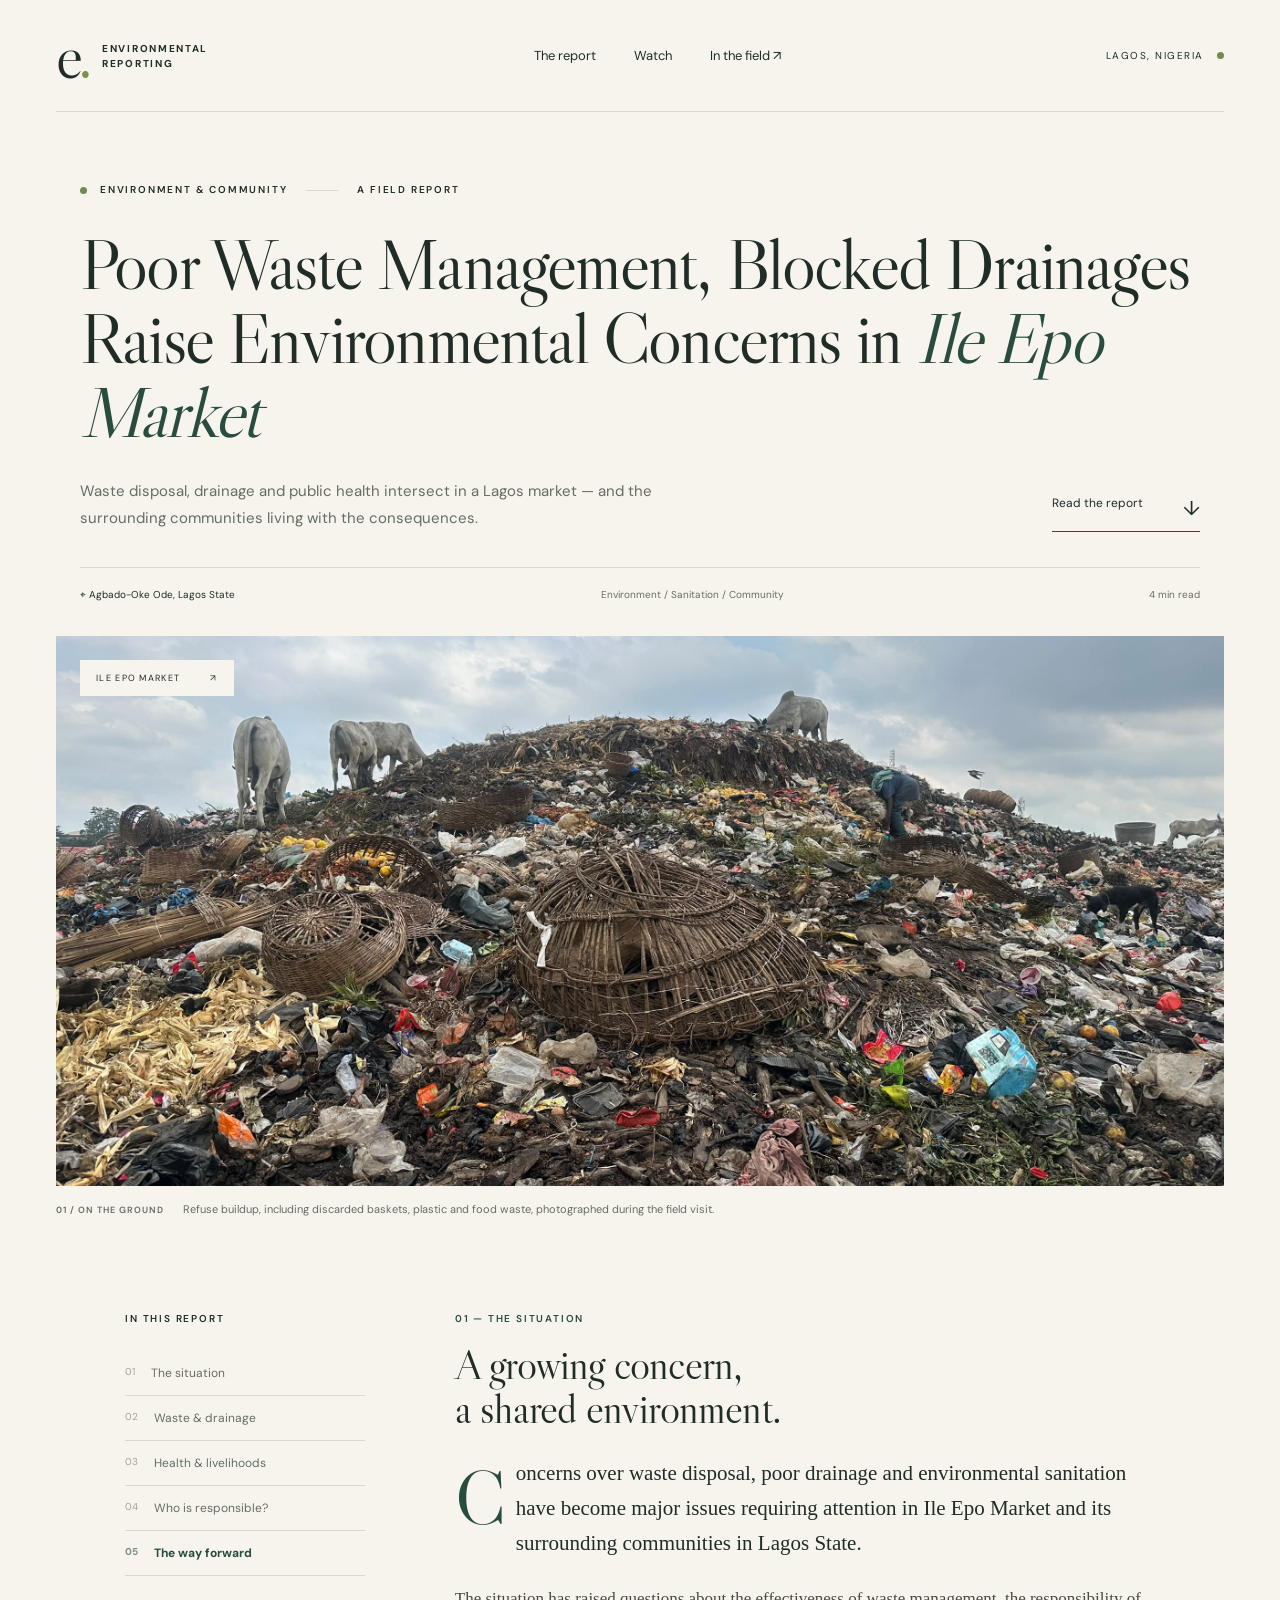
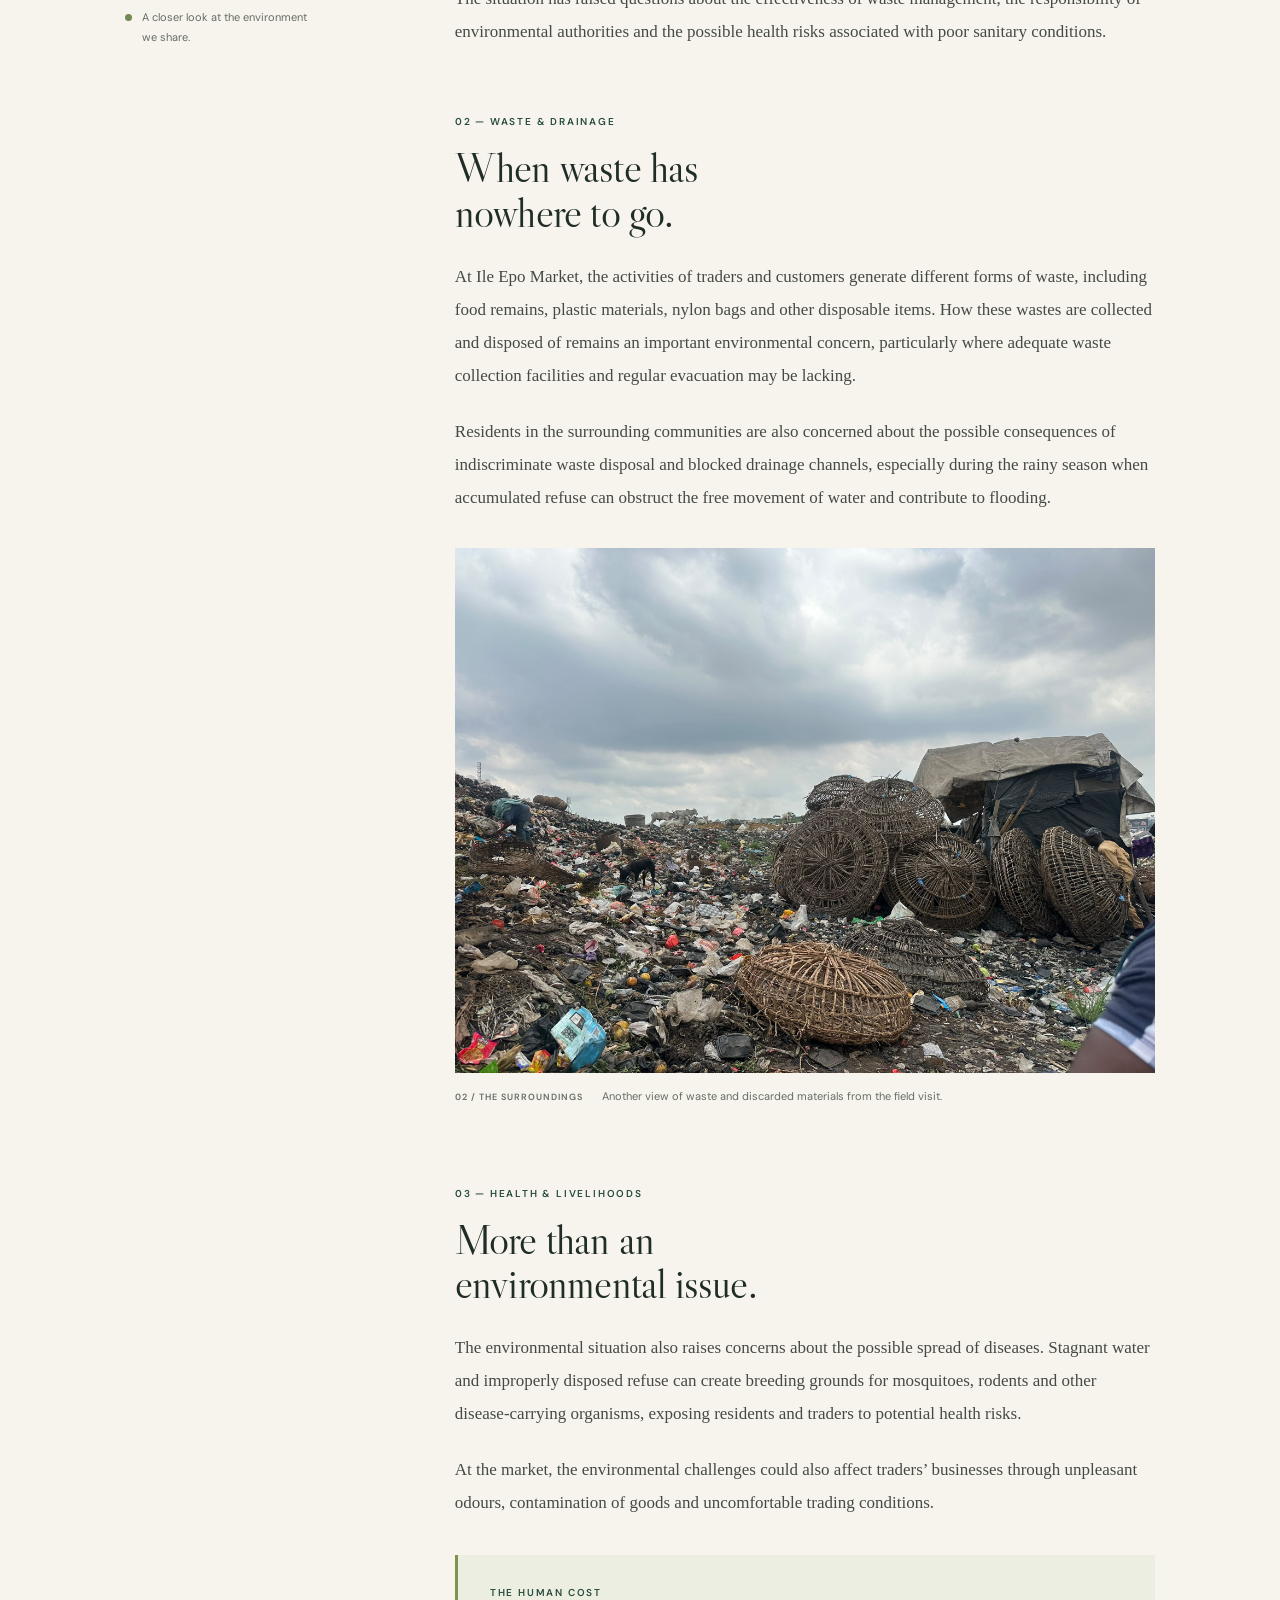
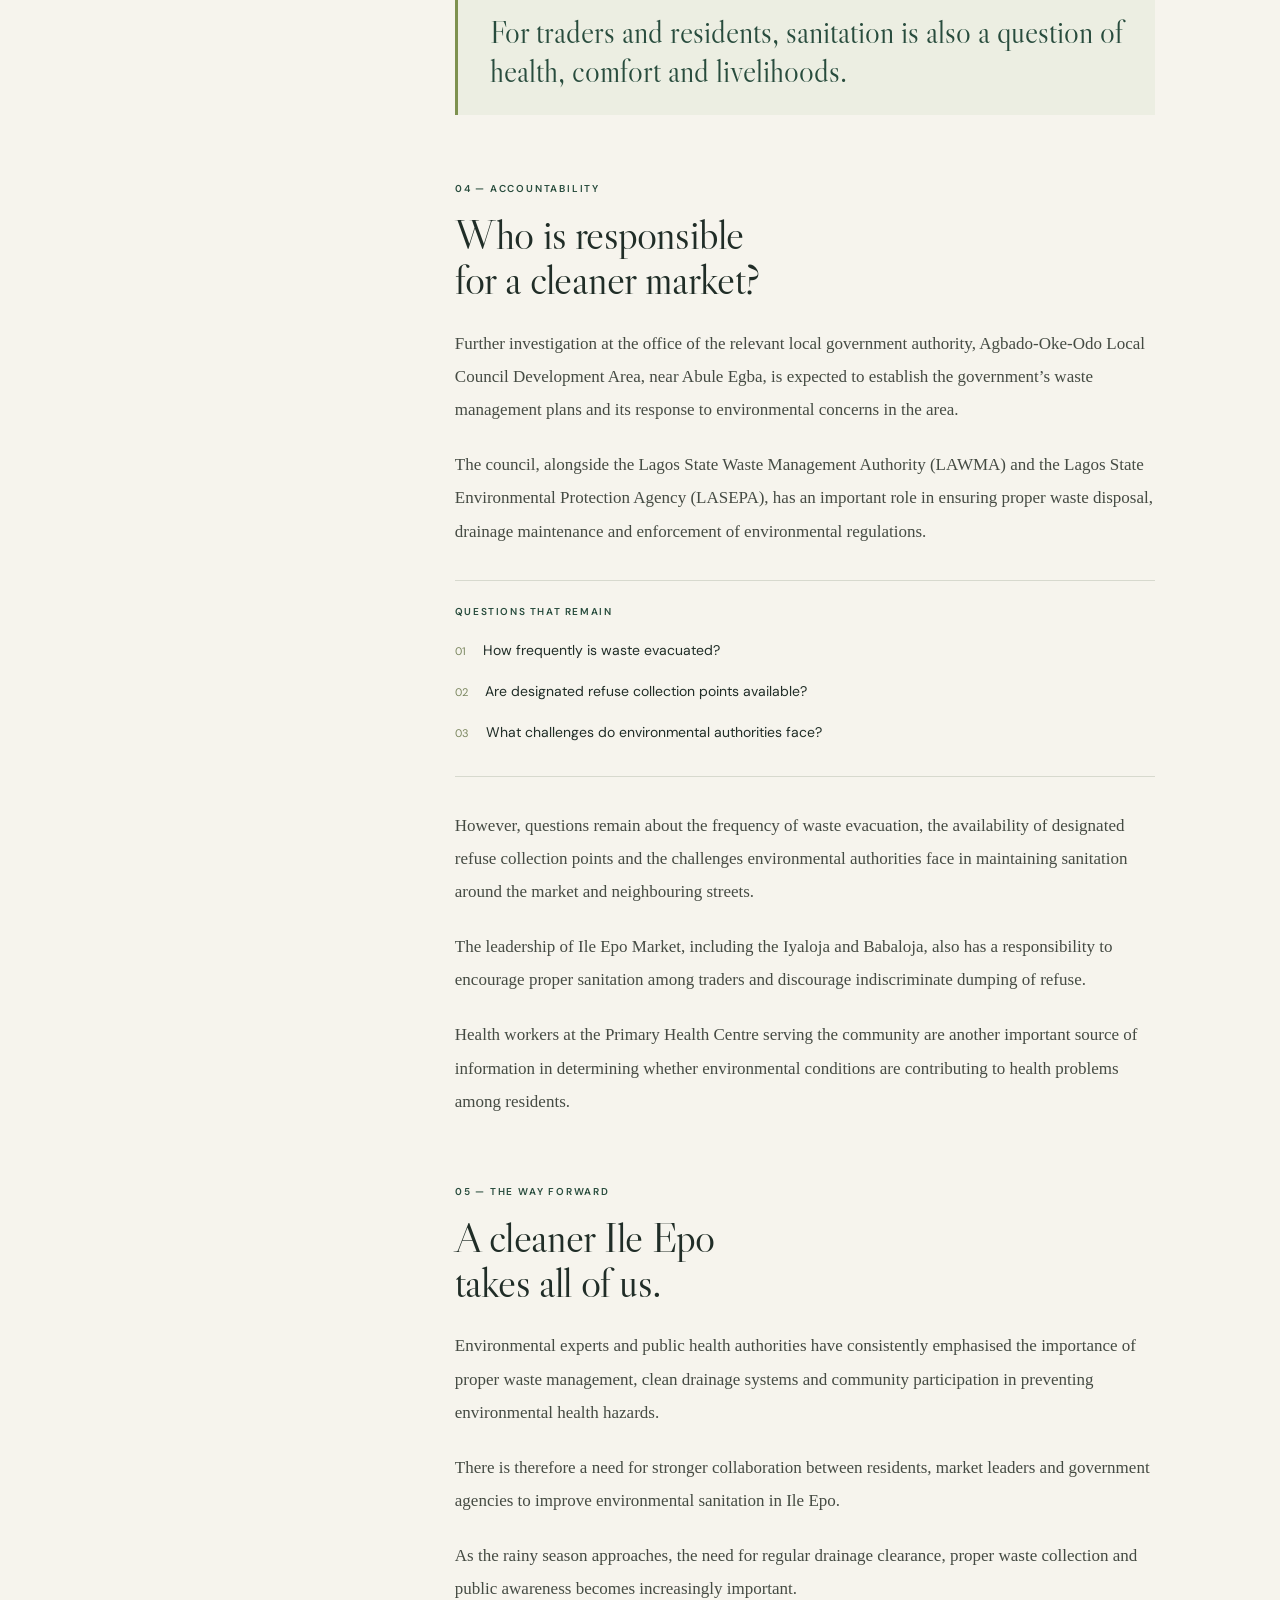
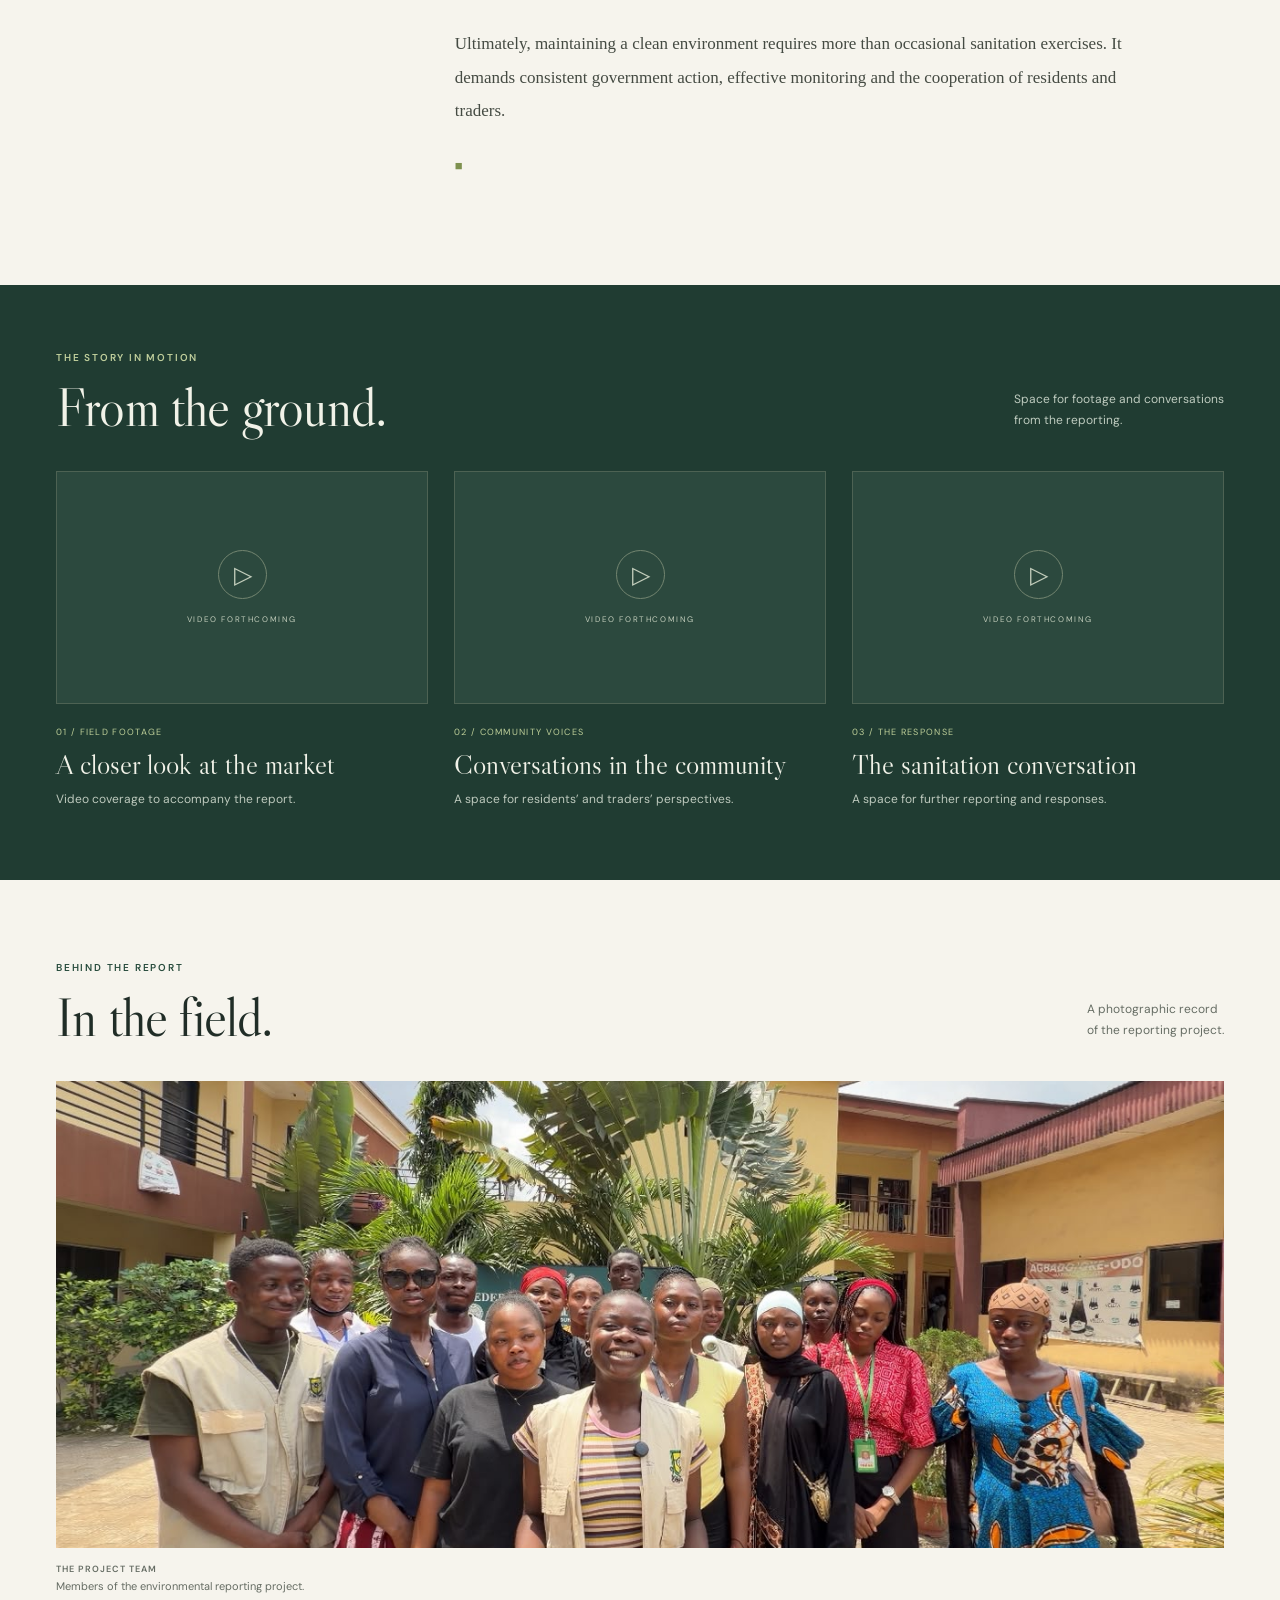
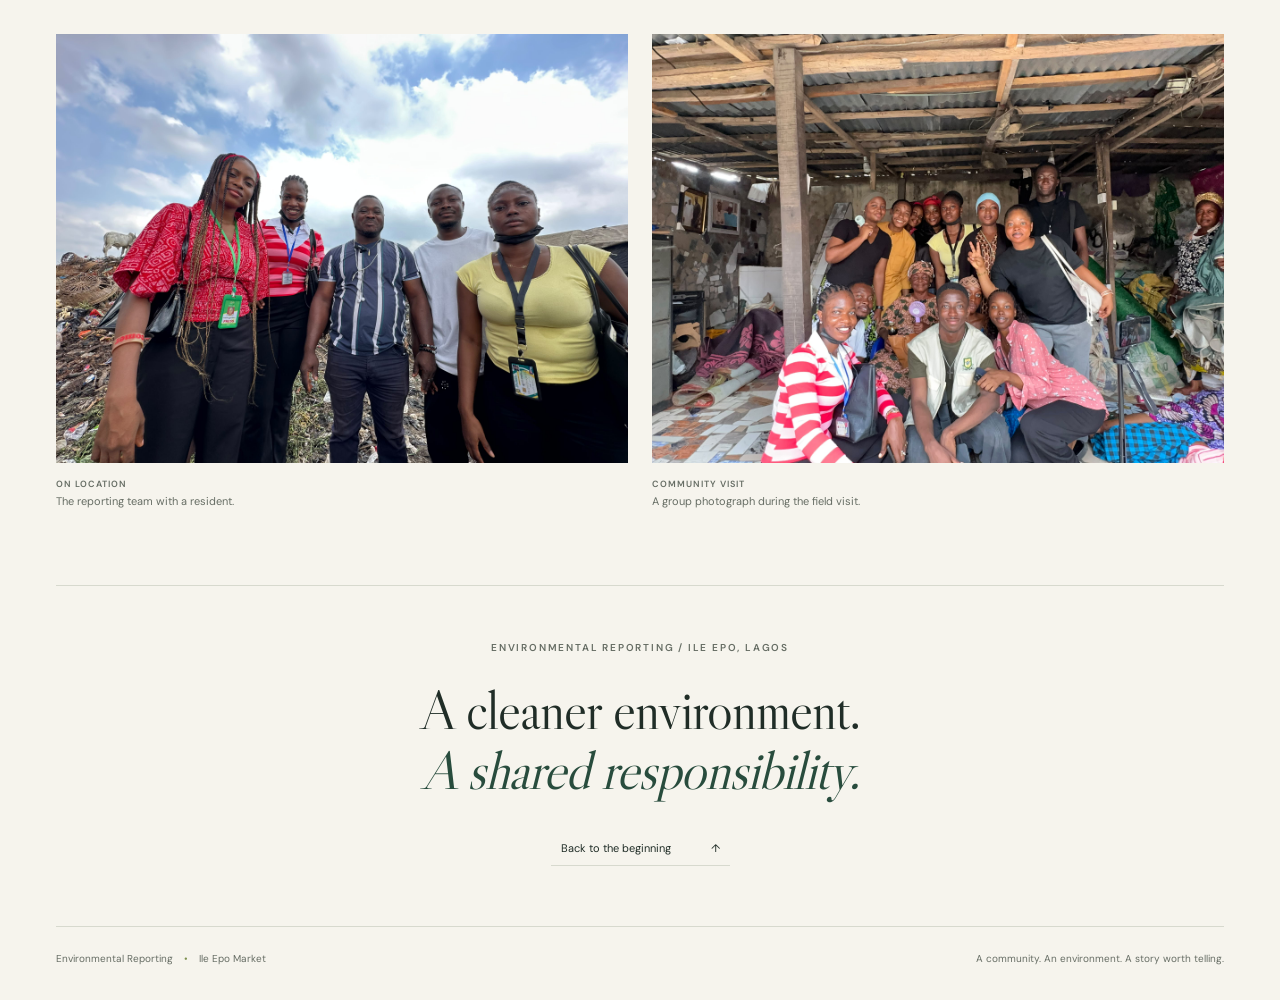
==== index.html @ c208c0ec "Create Ile Epo Market environmental reporting site" ====
<!doctype html>
<html lang="en">
<head>
  <meta charset="utf-8">
  <meta name="viewport" content="width=device-width, initial-scale=1">
  <meta name="theme-color" content="#203c32">
  <meta name="description" content="An environmental report on waste disposal, blocked drainage and the need for sustained sanitation efforts in Ile Epo Market, Lagos State.">
  <title>Poor Waste Management in Ile Epo Market | Environmental Reporting</title>
  <link rel="icon" href="favicon.svg" type="image/svg+xml">
  <link rel="stylesheet" href="styles.css">
  <script src="script.js" defer></script>
</head>
<body>
  <a class="skip-link" href="#story">Skip to the report</a>
  <div class="reading-progress" aria-hidden="true"><span id="progress"></span></div>
  <header class="masthead" id="top">
    <a class="brand" href="#top" aria-label="Environmental Reporting home"><span class="brand-mark" aria-hidden="true">e<span>.</span></span><span>ENVIRONMENTAL<br>REPORTING</span></a>
    <nav aria-label="Main navigation"><a href="#story">The report</a><a href="#watch">Watch</a><a href="#field-notes">In the field <span aria-hidden="true">↗</span></a></nav>
    <span class="edition">LAGOS, NIGERIA <span class="status-dot"></span></span>
  </header>
  <main>
    <section class="hero" aria-labelledby="headline">
      <div class="eyebrow"><span class="status-dot"></span> ENVIRONMENT &amp; COMMUNITY <span class="eyebrow-rule"></span> A FIELD REPORT</div>
      <h1 id="headline">Poor Waste Management, Blocked Drainages Raise Environmental Concerns in <em>Ile Epo Market</em></h1>
      <div class="hero-bottom"><p>Waste disposal, drainage and public health intersect in a Lagos market — and the surrounding communities living with the consequences.</p><a class="read-link" href="#story">Read the report <span aria-hidden="true">↓</span></a></div>
      <div class="story-meta"><span><span aria-hidden="true">⌖</span> Agbado-Oke Ode, Lagos State</span><span>Environment / Sanitation / Community</span><span>4 min read</span></div>
    </section>
    <figure class="lead-image wrap">
      <img src="seyi-project-image-1.jpeg" alt="Cattle standing on a mound of discarded baskets, plastic and organic waste" width="2560" height="1920" fetchpriority="high">
      <div class="image-tag">ILE EPO MARKET <span aria-hidden="true">↗</span></div>
      <figcaption><span>01 / ON THE GROUND</span> Refuse buildup, including discarded baskets, plastic and food waste, photographed during the field visit.</figcaption>
    </figure>
    <div class="report-layout wrap" id="story">
      <aside class="contents"><div class="contents-inner"><p class="eyebrow">IN THIS REPORT</p><nav aria-label="Report sections"><a href="#overview" class="active"><span>01</span> The situation</a><a href="#drainage"><span>02</span> Waste &amp; drainage</a><a href="#health"><span>03</span> Health &amp; livelihoods</a><a href="#accountability"><span>04</span> Who is responsible?</a><a href="#way-forward"><span>05</span> The way forward</a></nav><div class="aside-note"><span class="status-dot"></span> A closer look at the environment we share.</div></div></aside>
      <article class="story-body" aria-label="The full report">
        <section id="overview" class="report-section"><div class="section-label">01 — THE SITUATION</div><h2>A growing concern,<br>a shared environment.</h2><p class="opening">Concerns over waste disposal, poor drainage and environmental sanitation have become major issues requiring attention in Ile Epo Market and its surrounding communities in Lagos State.</p><p>The situation has raised questions about the effectiveness of waste management, the responsibility of environmental authorities and the possible health risks associated with poor sanitary conditions.</p></section>
        <section id="drainage" class="report-section"><div class="section-label">02 — WASTE &amp; DRAINAGE</div><h2>When waste has<br>nowhere to go.</h2><p>At Ile Epo Market, the activities of traders and customers generate different forms of waste, including food remains, plastic materials, nylon bags and other disposable items. How these wastes are collected and disposed of remains an important environmental concern, particularly where adequate waste collection facilities and regular evacuation may be lacking.</p><p>Residents in the surrounding communities are also concerned about the possible consequences of indiscriminate waste disposal and blocked drainage channels, especially during the rainy season when accumulated refuse can obstruct the free movement of water and contribute to flooding.</p><figure class="inline-image"><img src="surrounding-abule-egba.jpeg" alt="Discarded baskets and scattered refuse beside a makeshift shelter, with cattle in the background" width="2560" height="1920" loading="lazy"><figcaption><span>02 / THE SURROUNDINGS</span> Another view of waste and discarded materials from the field visit.</figcaption></figure></section>
        <section id="health" class="report-section"><div class="section-label">03 — HEALTH &amp; LIVELIHOODS</div><h2>More than an<br>environmental issue.</h2><p>The environmental situation also raises concerns about the possible spread of diseases. Stagnant water and improperly disposed refuse can create breeding grounds for mosquitoes, rodents and other disease-carrying organisms, exposing residents and traders to potential health risks.</p><p>At the market, the environmental challenges could also affect traders’ businesses through unpleasant odours, contamination of goods and uncomfortable trading conditions.</p><aside class="editorial-callout"><span class="eyebrow">THE HUMAN COST</span><p>For traders and residents, sanitation is also a question of health, comfort and livelihoods.</p></aside></section>
        <section id="accountability" class="report-section"><div class="section-label">04 — ACCOUNTABILITY</div><h2>Who is responsible<br>for a cleaner market?</h2><p>Further investigation at the office of the relevant local government authority, Agbado-Oke-Odo Local Council Development Area, near Abule Egba, is expected to establish the government’s waste management plans and its response to environmental concerns in the area.</p><p>The council, alongside the Lagos State Waste Management Authority (LAWMA) and the Lagos State Environmental Protection Agency (LASEPA), has an important role in ensuring proper waste disposal, drainage maintenance and enforcement of environmental regulations.</p><div class="questions"><p class="eyebrow">QUESTIONS THAT REMAIN</p><ol><li>How frequently is waste evacuated?</li><li>Are designated refuse collection points available?</li><li>What challenges do environmental authorities face?</li></ol></div><p>However, questions remain about the frequency of waste evacuation, the availability of designated refuse collection points and the challenges environmental authorities face in maintaining sanitation around the market and neighbouring streets.</p><p>The leadership of Ile Epo Market, including the Iyaloja and Babaloja, also has a responsibility to encourage proper sanitation among traders and discourage indiscriminate dumping of refuse.</p><p>Health workers at the Primary Health Centre serving the community are another important source of information in determining whether environmental conditions are contributing to health problems among residents.</p></section>
        <section id="way-forward" class="report-section"><div class="section-label">05 — THE WAY FORWARD</div><h2>A cleaner Ile Epo<br>takes all of us.</h2><p>Environmental experts and public health authorities have consistently emphasised the importance of proper waste management, clean drainage systems and community participation in preventing environmental health hazards.</p><p>There is therefore a need for stronger collaboration between residents, market leaders and government agencies to improve environmental sanitation in Ile Epo.</p><p>As the rainy season approaches, the need for regular drainage clearance, proper waste collection and public awareness becomes increasingly important.</p><p>Ultimately, maintaining a clean environment requires more than occasional sanitation exercises. It demands consistent government action, effective monitoring and the cooperation of residents and traders.</p><div class="end-mark" aria-label="End of report">■</div></section>
      </article>
    </div>
    <section class="watch-section" id="watch" aria-labelledby="watch-title"><div class="wrap"><div class="section-heading"><div><div class="eyebrow">THE STORY IN MOTION</div><h2 id="watch-title">From the ground.</h2></div><p>Space for footage and conversations<br>from the reporting.</p></div><div class="video-grid">
      <article class="video-card" data-video-slot="0"><div class="video-placeholder"><span class="video-symbol" aria-hidden="true">▷</span><span>VIDEO FORTHCOMING</span></div><span class="video-number">01 / FIELD FOOTAGE</span><h3>A closer look at the market</h3><p>Video coverage to accompany the report.</p></article>
      <article class="video-card" data-video-slot="1"><div class="video-placeholder"><span class="video-symbol" aria-hidden="true">▷</span><span>VIDEO FORTHCOMING</span></div><span class="video-number">02 / COMMUNITY VOICES</span><h3>Conversations in the community</h3><p>A space for residents’ and traders’ perspectives.</p></article>
      <article class="video-card" data-video-slot="2"><div class="video-placeholder"><span class="video-symbol" aria-hidden="true">▷</span><span>VIDEO FORTHCOMING</span></div><span class="video-number">03 / THE RESPONSE</span><h3>The sanitation conversation</h3><p>A space for further reporting and responses.</p></article>
    </div><noscript><p>JavaScript is required to load the video players when videos are available.</p></noscript></div></section>
    <section class="field-section wrap" id="field-notes" aria-labelledby="field-title"><div class="section-heading"><div><div class="eyebrow">BEHIND THE REPORT</div><h2 id="field-title">In the field.</h2></div><p>A photographic record<br>of the reporting project.</p></div><div class="photo-grid"><figure class="team-photo"><img src="project-group-mebers.jpeg" alt="Members of the reporting project gathered outside a building" width="1280" height="734" loading="lazy"><figcaption><span>THE PROJECT TEAM</span> Members of the environmental reporting project.</figcaption></figure><figure><img src="photo-ops-with-a-resident.jpeg" alt="Members of the reporting team posing with a resident beside the waste site" width="2560" height="1920" loading="lazy"><figcaption><span>ON LOCATION</span> The reporting team with a resident.</figcaption></figure><figure><img src="photo-ops.jpeg" alt="The project group posing together inside a market shop" width="2560" height="1920" loading="lazy"><figcaption><span>COMMUNITY VISIT</span> A group photograph during the field visit.</figcaption></figure></div></section>
    <section class="closing wrap"><div class="eyebrow">ENVIRONMENTAL REPORTING / ILE EPO, LAGOS</div><p>A cleaner environment.<br><em>A shared responsibility.</em></p><a href="#top">Back to the beginning <span aria-hidden="true">↑</span></a></section>
  </main>
  <footer class="wrap"><span>Environmental Reporting <span class="footer-dot">•</span> Ile Epo Market</span><span>A community. An environment. A story worth telling.</span></footer>
</body>
</html>
---- styles.css ----
@import url('https://fonts.googleapis.com/css2?family=DM+Sans:wght@400;500;600;700&family=Libre+Caslon+Display&display=swap');
:root{--paper:#f6f4ed;--ink:#202d27;--green:#284c3d;--muted:#666d64;--line:#d7d9ce;--accent:#b4c57d;--serif:'Libre Caslon Display',Georgia,serif;--sans:'DM Sans',Arial,sans-serif}*{box-sizing:border-box}html{scroll-behavior:smooth;scroll-padding-top:36px}body{margin:0;background:var(--paper);color:var(--ink);font-family:var(--sans);-webkit-font-smoothing:antialiased}a{color:inherit;text-decoration:none}a:focus-visible{outline:2px solid var(--green);outline-offset:5px}::selection{background:#d5e1b6}img{display:block;width:100%;height:auto}figure{margin:0}.wrap{max-width:1320px;margin-inline:auto;width:calc(100% - 112px)}.skip-link{position:fixed;top:-100px;left:20px;padding:12px;background:var(--paper);z-index:10}.skip-link:focus{top:12px}.reading-progress{height:3px;position:fixed;inset:0 0 auto;z-index:20}.reading-progress span{display:block;height:100%;width:0;background:var(--green)}.masthead{height:112px;margin:0 56px;border-bottom:1px solid var(--line);display:flex;align-items:center;justify-content:space-between;gap:24px}.brand{display:flex;gap:14px;align-items:center;font-size:10px;font-weight:700;letter-spacing:1.7px;line-height:1.5}.brand-mark{font:64px/.8 var(--serif);letter-spacing:-5px}.brand-mark span{color:#7e914f}.masthead nav{display:flex;gap:38px;font-size:13px}.masthead nav a:hover,.read-link:hover{color:#6b7c43}.edition{font-size:10px;letter-spacing:1.5px;display:flex;align-items:center;gap:13px}.status-dot{display:inline-block;width:7px;height:7px;flex-shrink:0;border-radius:50%;background:#738953}.hero{max-width:1120px;width:calc(100% - 112px);margin:70px auto 0}.eyebrow,.section-label{font-size:10px;font-weight:600;letter-spacing:1.8px;line-height:1.6}.hero>.eyebrow{display:flex;align-items:center;gap:13px}.eyebrow-rule{width:32px;height:1px;background:var(--line);margin-inline:6px}h1{font-family:var(--serif);font-size:clamp(46px,5.55vw,79px);line-height:1.04;letter-spacing:-1.8px;font-weight:400;margin:30px 0 28px;max-width:1110px}h1 em{color:var(--green);font-weight:400}.hero-bottom{display:flex;align-items:flex-end;justify-content:space-between;gap:35px;margin-bottom:35px}.hero-bottom p{color:var(--muted);font-size:15px;line-height:1.8;max-width:610px;margin:0}.read-link{font-size:12px;white-space:nowrap;border-bottom:1px solid var(--green);padding:10px 0;display:flex;gap:40px}.read-link span{font-size:20px}.story-meta{border-top:1px solid var(--line);padding:20px 0;display:flex;align-items:center;justify-content:space-between;font-size:10px;color:var(--muted);gap:15px}.story-meta span:first-child{color:var(--ink)}.lead-image{position:relative;margin-top:15px}.lead-image>img{height:clamp(330px,43vw,610px);object-fit:cover;object-position:center 61%}.image-tag{position:absolute;top:24px;left:24px;background:var(--paper);padding:12px 16px;font-size:9px;letter-spacing:1.3px;display:flex;gap:30px}figcaption{font-size:11px;line-height:1.7;color:var(--muted);padding:14px 0}figcaption>span{font-size:9px;font-weight:600;letter-spacing:1px;margin-right:16px}.report-layout{display:grid;grid-template-columns:240px minmax(0,700px);gap:clamp(40px,7vw,112px);padding-top:78px;padding-bottom:45px;justify-content:center;align-items:start}.contents{height:100%;font-size:12px}.contents-inner{position:sticky;top:40px}.contents .eyebrow{margin:0 0 24px}.contents nav{display:flex;flex-direction:column;gap:0}.contents nav a{display:flex;gap:16px;color:var(--muted);padding:14px 0;border-bottom:1px solid var(--line);transition:color .2s}.contents nav a span{font-size:10px;opacity:.6}.contents nav a.active{color:var(--green);font-weight:700}.aside-note{font-size:11px;line-height:1.8;color:var(--muted);display:flex;align-items:flex-start;gap:10px;margin-top:32px;max-width:190px}.aside-note .status-dot{margin-top:6px}.report-section{margin-bottom:66px;scroll-margin-top:35px}.section-label{color:var(--green);margin-bottom:15px}h2{font:400 clamp(36px,3.3vw,48px)/1.06 var(--serif);letter-spacing:-.8px;margin:0 0 25px}.story-body p{font:17px/1.95 Georgia,serif;color:#454b43;margin:0 0 22px}.story-body .opening{font-size:21px;line-height:1.65;color:var(--ink)}.opening:first-letter{float:left;font:76px/.85 var(--serif);margin:9px 10px 0 0;color:var(--green)}.inline-image{margin:34px 0 8px}.inline-image img{aspect-ratio:4/3;object-fit:cover}.editorial-callout{border-left:3px solid #7e914f;padding:25px 32px;background:#eceee2;margin:36px 0}.editorial-callout .eyebrow{color:var(--green)}.editorial-callout p{font:31px/1.25 var(--serif);color:var(--green);margin:12px 0 0}.questions{border-block:1px solid var(--line);margin:32px 0;padding:23px 0}.questions p.eyebrow{font:600 10px/1.6 var(--sans);letter-spacing:1.6px;margin-bottom:10px;color:var(--green)}.questions ol{list-style:none;counter-reset:questions;padding:0;margin:0}.questions li{counter-increment:questions;display:flex;gap:17px;padding:10px 0;font-size:14px;line-height:1.5}.questions li:before{content:'0' counter(questions);color:#7a865f;font-size:11px;padding-top:3px}.end-mark{color:#7e914f;font-size:13px;margin-top:30px}.watch-section{background:#203c32;color:#f1f2e8;padding:65px 0 70px;scroll-margin-top:0}.section-heading{display:flex;justify-content:space-between;align-items:flex-end;gap:24px;margin-bottom:35px}.section-heading h2{margin:13px 0 0;font-size:54px}.section-heading>p{font-size:12px;line-height:1.8;margin:0 0 4px;color:var(--muted)}.watch-section .section-heading>p{color:#becbbf}.watch-section .eyebrow{color:#c0cf9c}.video-grid{display:grid;grid-template-columns:repeat(3,minmax(0,1fr));gap:26px}.video-placeholder{aspect-ratio:16/10;background:#2c493e;border:1px solid #4d6253;display:flex;flex-direction:column;align-items:center;justify-content:center;gap:15px;color:#c2cdbb;font-size:8px;letter-spacing:1.6px}.video-symbol{border:1px solid #738570;border-radius:50%;width:49px;height:49px;display:grid;place-items:center;font-size:24px;padding-left:3px}.video-number{font-size:9px;letter-spacing:1.3px;color:#bdce98;display:block;margin-top:22px}.video-card h3{font:28px/1.1 var(--serif);margin:11px 0}.video-card p{color:#bdc9bd;font-size:12px;line-height:1.6;margin:0}.video-frame{width:100%;aspect-ratio:16/10;display:block;border:0}.field-section{padding-top:80px;padding-bottom:60px}.field-section .eyebrow{color:var(--green)}.photo-grid{display:grid;grid-template-columns:1fr 1fr;gap:24px}.team-photo{grid-column:1/-1}.photo-grid img{aspect-ratio:4/3;object-fit:cover}.photo-grid .team-photo img{aspect-ratio:2.5/1;object-position:center 52%}.photo-grid figcaption>span{display:block}.closing{border-top:1px solid var(--line);padding:54px 0 60px;text-align:center}.closing .eyebrow{color:var(--muted)}.closing>p{font:54px/1.12 var(--serif);letter-spacing:-1px;margin:24px 0 30px}.closing em{color:var(--green)}.closing>a{font-size:11px;border-bottom:1px solid var(--line);padding:10px;display:inline-flex;gap:40px}footer{border-top:1px solid var(--line);padding-block:25px 35px;display:flex;justify-content:space-between;gap:20px;font-size:10px;color:var(--muted)}.footer-dot{padding-inline:8px;color:#7e914f}
@media(min-width:1550px){.masthead{max-width:1320px;margin-inline:auto}}
@media(max-width:900px){.wrap,.hero{width:calc(100% - 56px)}.masthead{margin-inline:28px}.edition{display:none}.hero{margin-top:48px}.report-layout{grid-template-columns:170px minmax(0,1fr);gap:38px}.story-meta span:nth-child(2){display:none}.video-grid{gap:18px}.video-card h3{font-size:24px}.hero-bottom p{max-width:480px}.contents nav a{gap:10px;font-size:11px}}
@media(max-width:640px){.wrap,.hero{width:calc(100% - 40px)}.masthead{height:88px;margin-inline:20px;gap:12px}.brand{font-size:8px;letter-spacing:1px;gap:9px}.brand-mark{font-size:50px}.masthead nav{gap:18px;font-size:11px}.masthead nav a:last-child{display:none}.hero{margin-top:35px}.hero>.eyebrow{font-size:8px;gap:9px;letter-spacing:1px}.eyebrow-rule{width:16px;margin:0}h1{font-size:46px;letter-spacing:-1.2px;line-height:1.04;margin-top:24px}.hero-bottom{display:block;margin-bottom:25px}.hero-bottom p{font-size:14px;line-height:1.7}.read-link{display:inline-flex;margin-top:13px;gap:30px}.story-meta{font-size:9px;padding:17px 0}.lead-image{margin-top:6px}.lead-image>img{height:370px;object-position:45% center}.image-tag{top:14px;left:14px;font-size:8px;padding:10px;gap:18px}figcaption{font-size:10px}figcaption>span{display:block;margin-bottom:3px}.report-layout{display:block;padding-top:30px}.contents{height:auto;margin-bottom:40px}.contents-inner{position:static}.contents .eyebrow{margin-bottom:12px}.contents nav{flex-direction:row;overflow-x:auto;gap:20px;padding-bottom:8px}.contents nav a{white-space:nowrap;padding:10px 0}.aside-note{display:none}.report-section{margin-bottom:48px}h2{font-size:39px}.story-body p{font-size:16px;line-height:1.9}.story-body .opening{font-size:20px}.editorial-callout{padding:22px}.editorial-callout p{font-size:29px}.section-heading{display:block;margin-bottom:26px}.section-heading h2{font-size:46px}.section-heading>p{margin-top:16px}.section-heading>p br{display:none}.watch-section{padding:44px 0}.video-grid{grid-template-columns:1fr;gap:35px}.video-placeholder,.video-frame{aspect-ratio:16/9}.video-card h3{font-size:29px}.video-number{margin-top:17px}.field-section{padding-top:48px;padding-bottom:35px}.photo-grid{grid-template-columns:1fr;gap:20px}.team-photo{grid-column:auto}.photo-grid .team-photo img{aspect-ratio:1280/734}.closing{padding-block:40px}.closing>p{font-size:39px}footer{flex-direction:column;gap:10px;line-height:1.6}}
@media(prefers-reduced-motion:reduce){html{scroll-behavior:auto}*{transition:none!important}}
@media print{.reading-progress,.masthead nav,.contents,.read-link,.watch-section,.closing>a{display:none}.wrap,.hero{width:100%}.report-layout{display:block}.story-body{max-width:700px;margin:auto}body{background:white}.lead-image>img{height:320px}.report-section{break-inside:avoid}.masthead{margin:0}.photo-grid img{max-height:300px}}
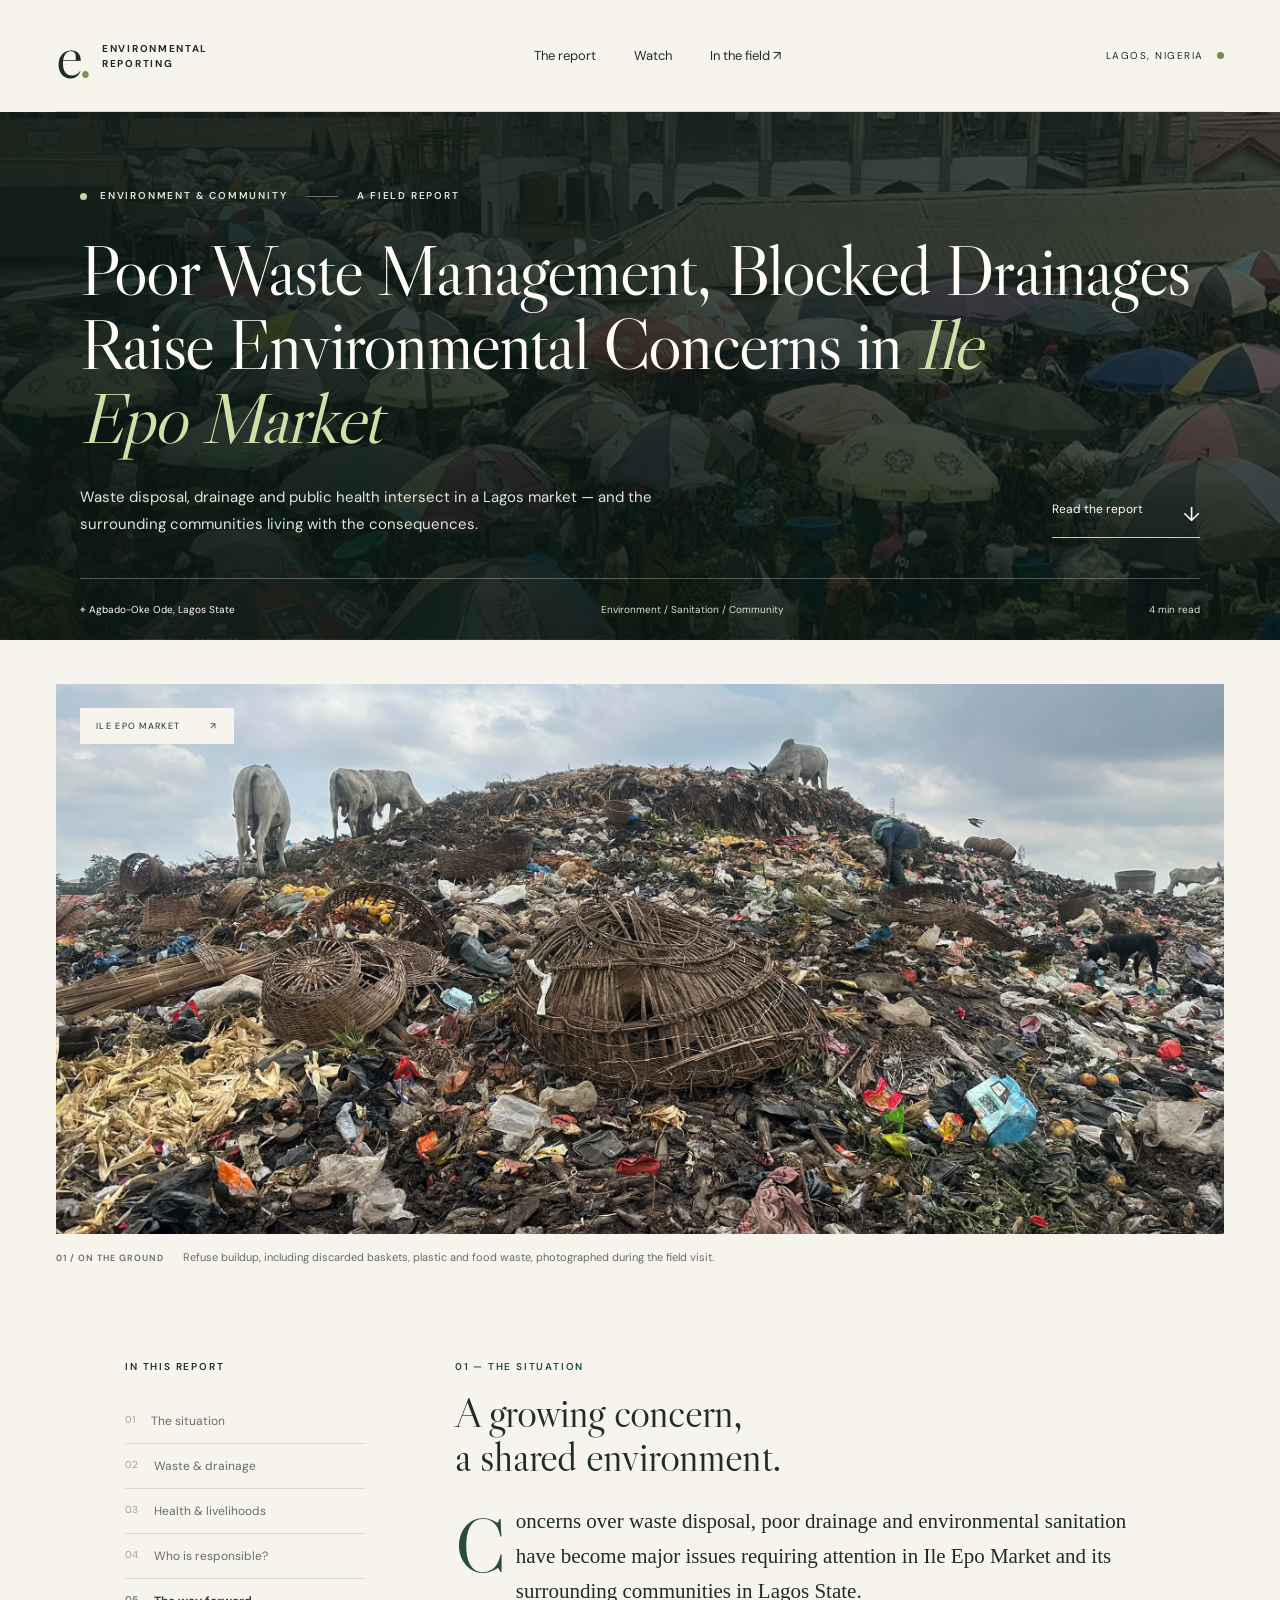
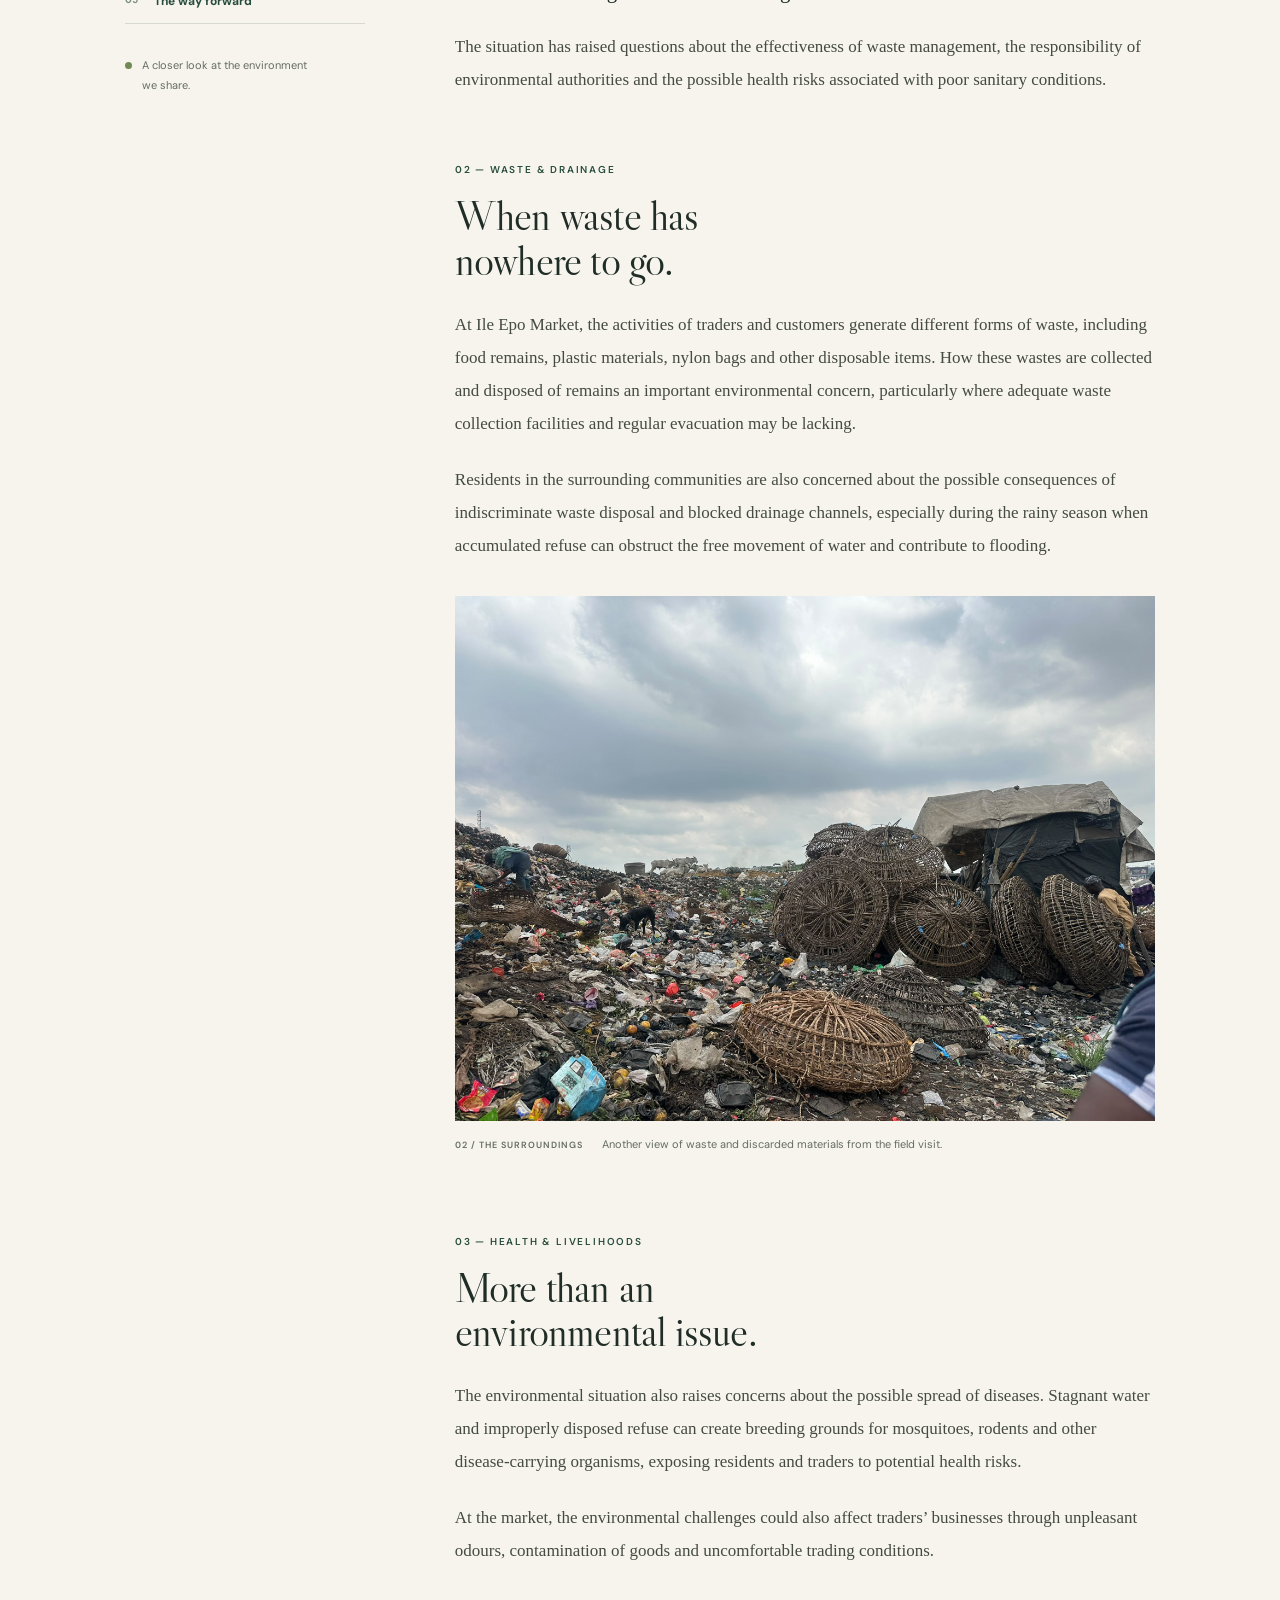
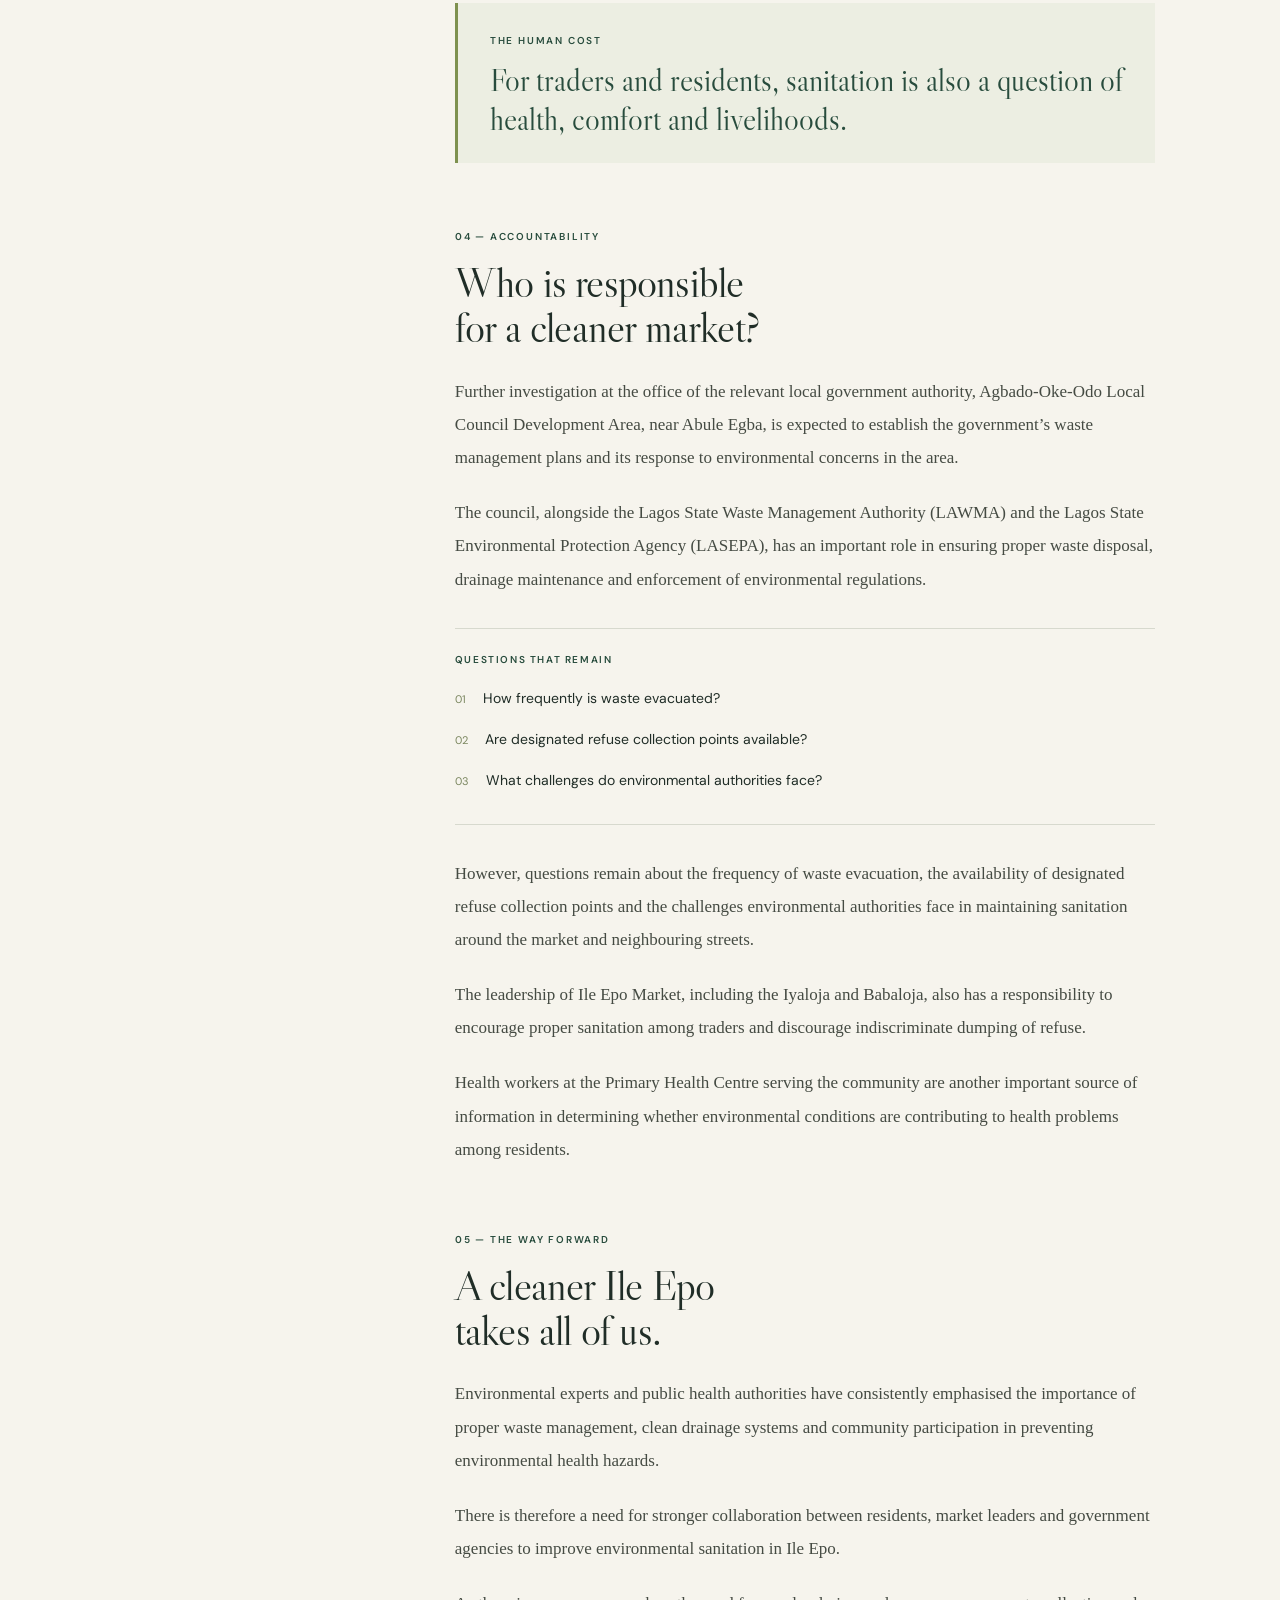
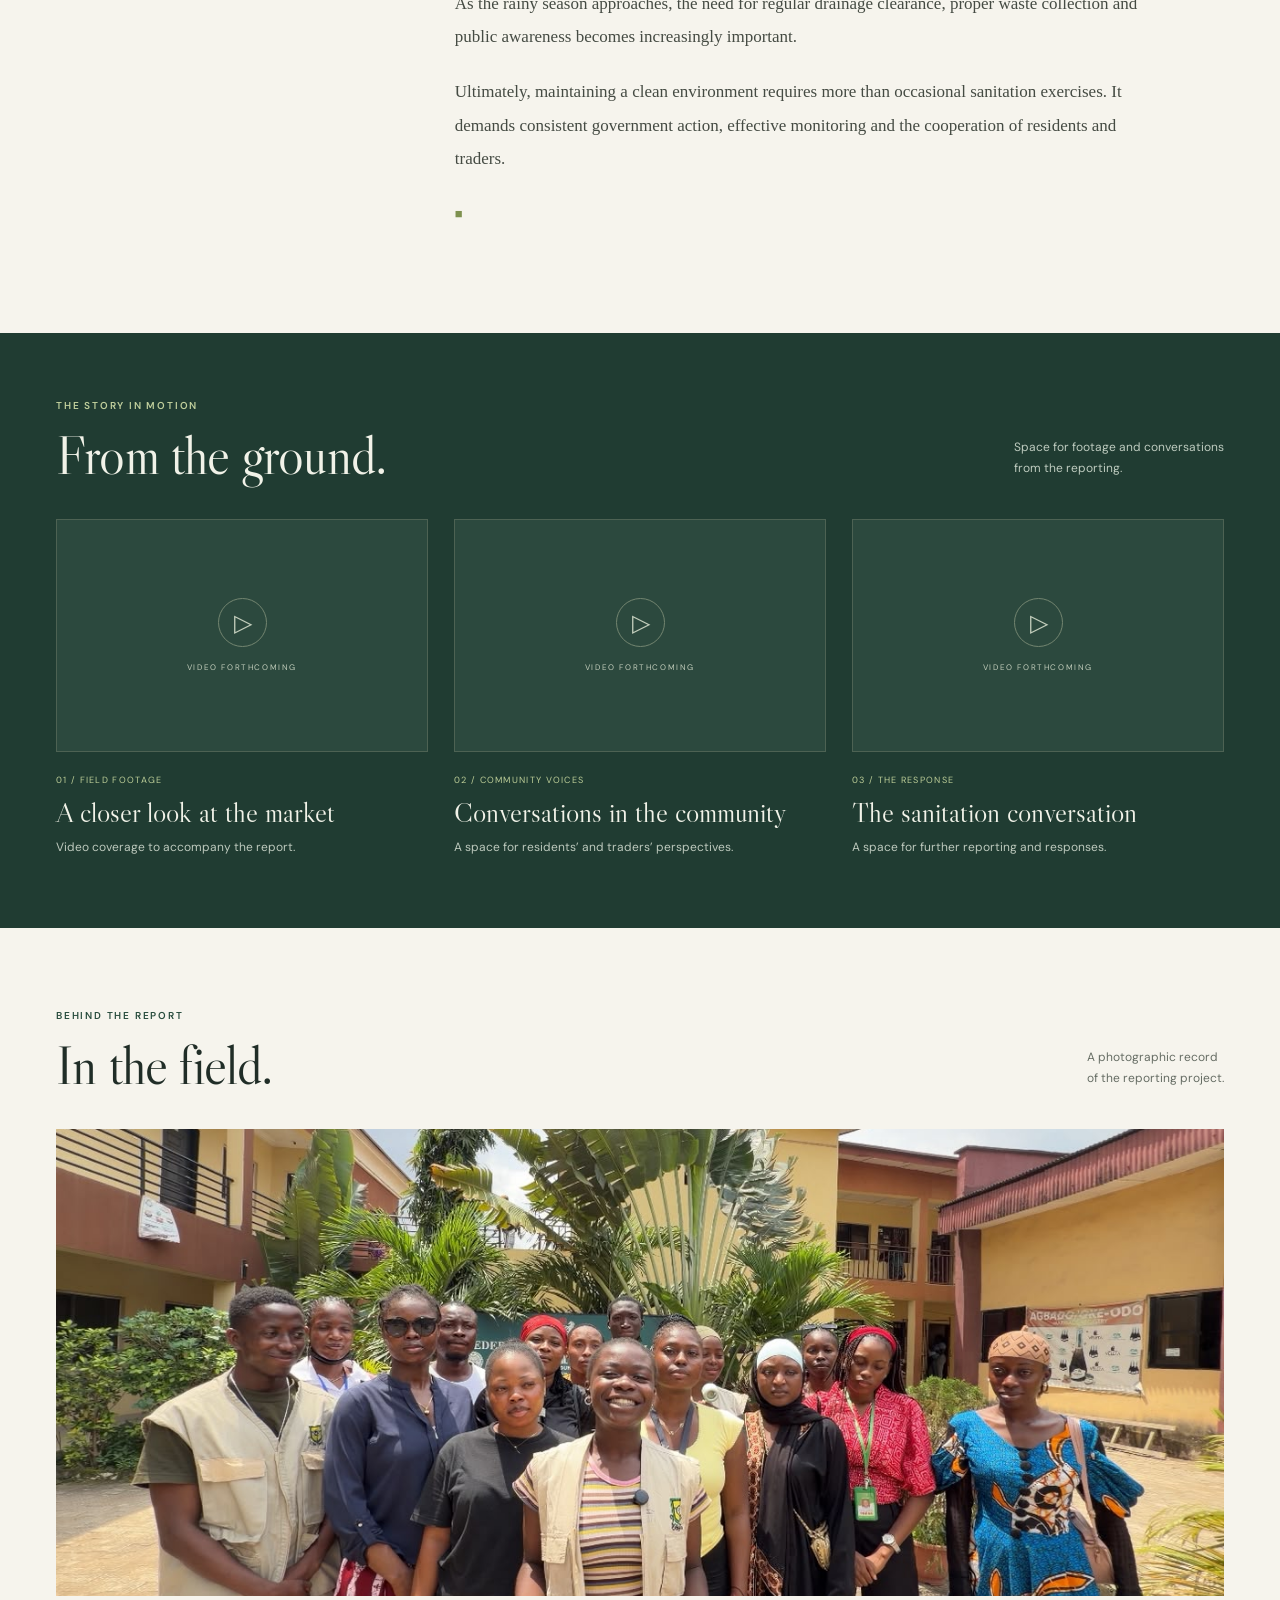
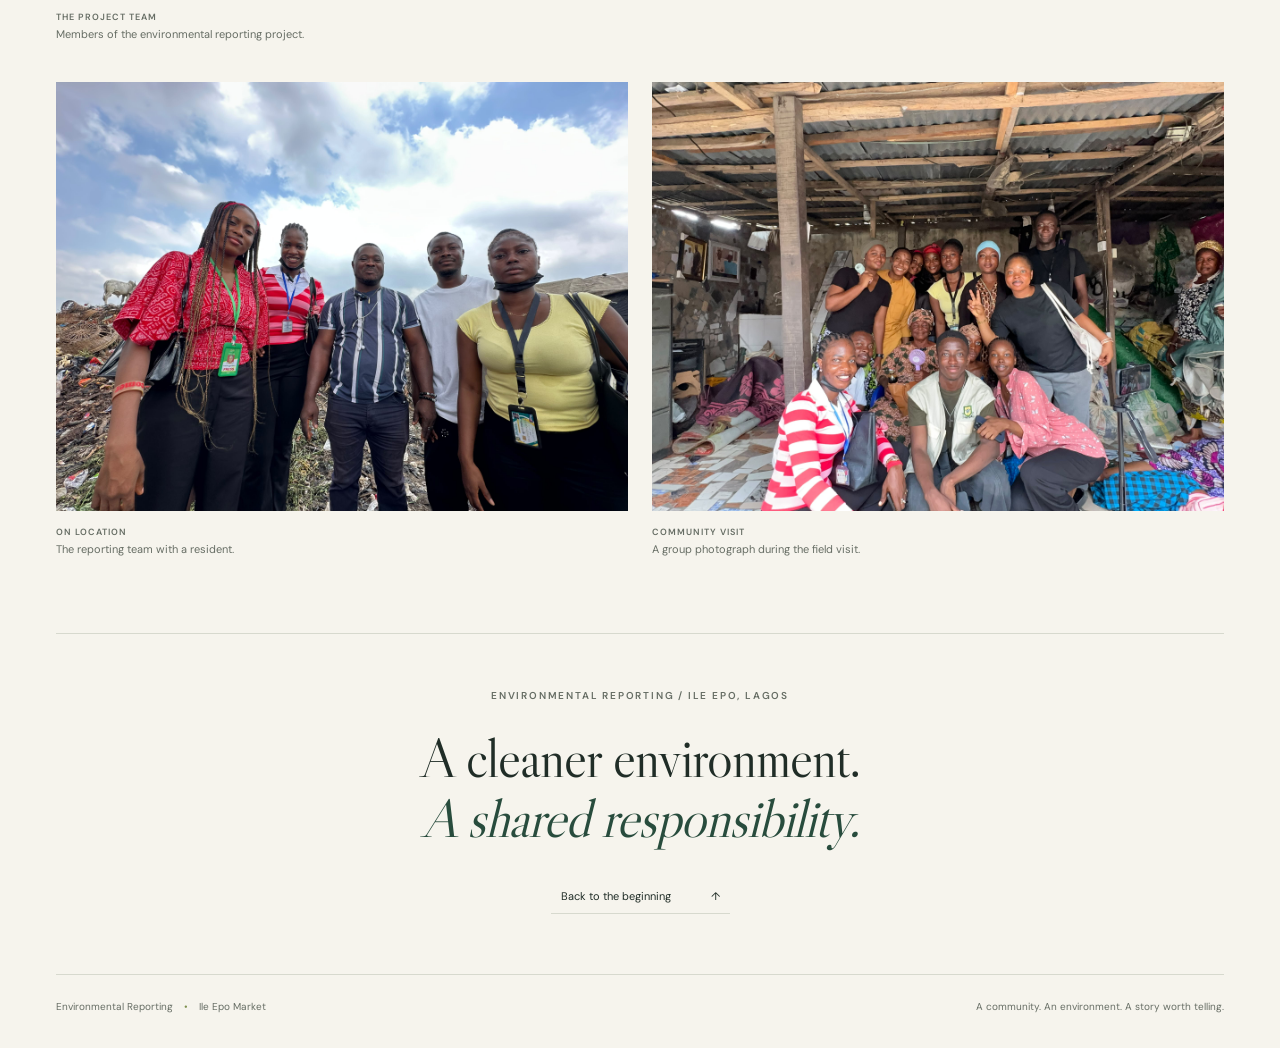
==== commit c48cc853: "Add darkened market photograph to the hero" ====
--- a/index.html
+++ b/index.html
@@ -7,7 +7,8 @@
   <meta name="description" content="An environmental report on waste disposal, blocked drainage and the need for sustained sanitation efforts in Ile Epo Market, Lagos State.">
   <title>Poor Waste Management in Ile Epo Market | Environmental Reporting</title>
   <link rel="icon" href="favicon.svg" type="image/svg+xml">
-  <link rel="stylesheet" href="styles.css">
+  <link rel="preload" as="image" href="ile-epo-market-hero.jpg">
+  <link rel="stylesheet" href="styles.css?v=2">
   <script src="script.js" defer></script>
 </head>
 <body>
@@ -20,10 +21,12 @@
   </header>
   <main>
     <section class="hero" aria-labelledby="headline">
+      <div class="hero-content">
       <div class="eyebrow"><span class="status-dot"></span> ENVIRONMENT &amp; COMMUNITY <span class="eyebrow-rule"></span> A FIELD REPORT</div>
       <h1 id="headline">Poor Waste Management, Blocked Drainages Raise Environmental Concerns in <em>Ile Epo Market</em></h1>
       <div class="hero-bottom"><p>Waste disposal, drainage and public health intersect in a Lagos market — and the surrounding communities living with the consequences.</p><a class="read-link" href="#story">Read the report <span aria-hidden="true">↓</span></a></div>
       <div class="story-meta"><span><span aria-hidden="true">⌖</span> Agbado-Oke Ode, Lagos State</span><span>Environment / Sanitation / Community</span><span>4 min read</span></div>
+      </div>
     </section>
     <figure class="lead-image wrap">
       <img src="seyi-project-image-1.jpeg" alt="Cattle standing on a mound of discarded baskets, plastic and organic waste" width="2560" height="1920" fetchpriority="high">
--- a/styles.css
+++ b/styles.css
@@ -5,3 +5,43 @@
 @media(max-width:640px){.wrap,.hero{width:calc(100% - 40px)}.masthead{height:88px;margin-inline:20px;gap:12px}.brand{font-size:8px;letter-spacing:1px;gap:9px}.brand-mark{font-size:50px}.masthead nav{gap:18px;font-size:11px}.masthead nav a:last-child{display:none}.hero{margin-top:35px}.hero>.eyebrow{font-size:8px;gap:9px;letter-spacing:1px}.eyebrow-rule{width:16px;margin:0}h1{font-size:46px;letter-spacing:-1.2px;line-height:1.04;margin-top:24px}.hero-bottom{display:block;margin-bottom:25px}.hero-bottom p{font-size:14px;line-height:1.7}.read-link{display:inline-flex;margin-top:13px;gap:30px}.story-meta{font-size:9px;padding:17px 0}.lead-image{margin-top:6px}.lead-image>img{height:370px;object-position:45% center}.image-tag{top:14px;left:14px;font-size:8px;padding:10px;gap:18px}figcaption{font-size:10px}figcaption>span{display:block;margin-bottom:3px}.report-layout{display:block;padding-top:30px}.contents{height:auto;margin-bottom:40px}.contents-inner{position:static}.contents .eyebrow{margin-bottom:12px}.contents nav{flex-direction:row;overflow-x:auto;gap:20px;padding-bottom:8px}.contents nav a{white-space:nowrap;padding:10px 0}.aside-note{display:none}.report-section{margin-bottom:48px}h2{font-size:39px}.story-body p{font-size:16px;line-height:1.9}.story-body .opening{font-size:20px}.editorial-callout{padding:22px}.editorial-callout p{font-size:29px}.section-heading{display:block;margin-bottom:26px}.section-heading h2{font-size:46px}.section-heading>p{margin-top:16px}.section-heading>p br{display:none}.watch-section{padding:44px 0}.video-grid{grid-template-columns:1fr;gap:35px}.video-placeholder,.video-frame{aspect-ratio:16/9}.video-card h3{font-size:29px}.video-number{margin-top:17px}.field-section{padding-top:48px;padding-bottom:35px}.photo-grid{grid-template-columns:1fr;gap:20px}.team-photo{grid-column:auto}.photo-grid .team-photo img{aspect-ratio:1280/734}.closing{padding-block:40px}.closing>p{font-size:39px}footer{flex-direction:column;gap:10px;line-height:1.6}}
 @media(prefers-reduced-motion:reduce){html{scroll-behavior:auto}*{transition:none!important}}
 @media print{.reading-progress,.masthead nav,.contents,.read-link,.watch-section,.closing>a{display:none}.wrap,.hero{width:100%}.report-layout{display:block}.story-body{max-width:700px;margin:auto}body{background:white}.lead-image>img{height:320px}.report-section{break-inside:avoid}.masthead{margin:0}.photo-grid img{max-height:300px}}
+
+/* Market photograph with a dark overlay for readable hero text. */
+.hero {
+  width: 100%;
+  max-width: none;
+  margin: 0;
+  padding: 76px 56px 0;
+  color: #fffdf5;
+  background-color: #172b24;
+  background-image: linear-gradient(100deg, rgba(9, 24, 18, .86), rgba(9, 24, 18, .62)), linear-gradient(0deg, rgba(9, 24, 18, .5), transparent 60%), url('ile-epo-market-hero.jpg');
+  background-size: cover;
+  background-position: center;
+}
+.hero-content { max-width: 1120px; margin-inline: auto; }
+.hero .eyebrow { display: flex; align-items: center; gap: 13px; color: #e2e7d7; }
+.hero .status-dot { background: #c5d69a; }
+.hero .eyebrow-rule { background: rgba(255, 253, 245, .4); }
+.hero h1 { text-wrap: pretty; }
+.hero h1 em { color: #d1dfa9; }
+.hero-bottom p { color: #e0e4d9; }
+.hero .read-link { border-color: #c5d69a; }
+.hero .read-link:hover { color: #d1dfa9; }
+.hero a:focus-visible { outline-color: #d1dfa9; }
+.hero .story-meta { color: #d8dfd1; border-color: rgba(255, 253, 245, .28); padding-block: 24px; margin-top: 40px; }
+.hero .story-meta span:first-child { color: #fffdf5; }
+.lead-image { margin-top: 44px; }
+@media (max-width: 900px) {
+  .hero { width: 100%; margin: 0; padding: 52px 28px 0; }
+}
+@media (max-width: 640px) {
+  .hero { width: 100%; margin: 0; padding: 38px 20px 0; background-position: 45% center; }
+  .hero .eyebrow { font-size: 8px; gap: 9px; letter-spacing: 1px; }
+  .hero h1 { font-size: clamp(38px, 10.8vw, 46px); }
+  .hero .story-meta { margin-top: 26px; padding-block: 20px; }
+  .lead-image { margin-top: 28px; }
+}
+@media print {
+  .hero { padding: 30px 0 0; background: none; color: var(--ink); }
+  .hero h1 em, .hero .eyebrow, .hero-bottom p, .hero .story-meta, .hero .story-meta span:first-child { color: var(--ink); }
+}
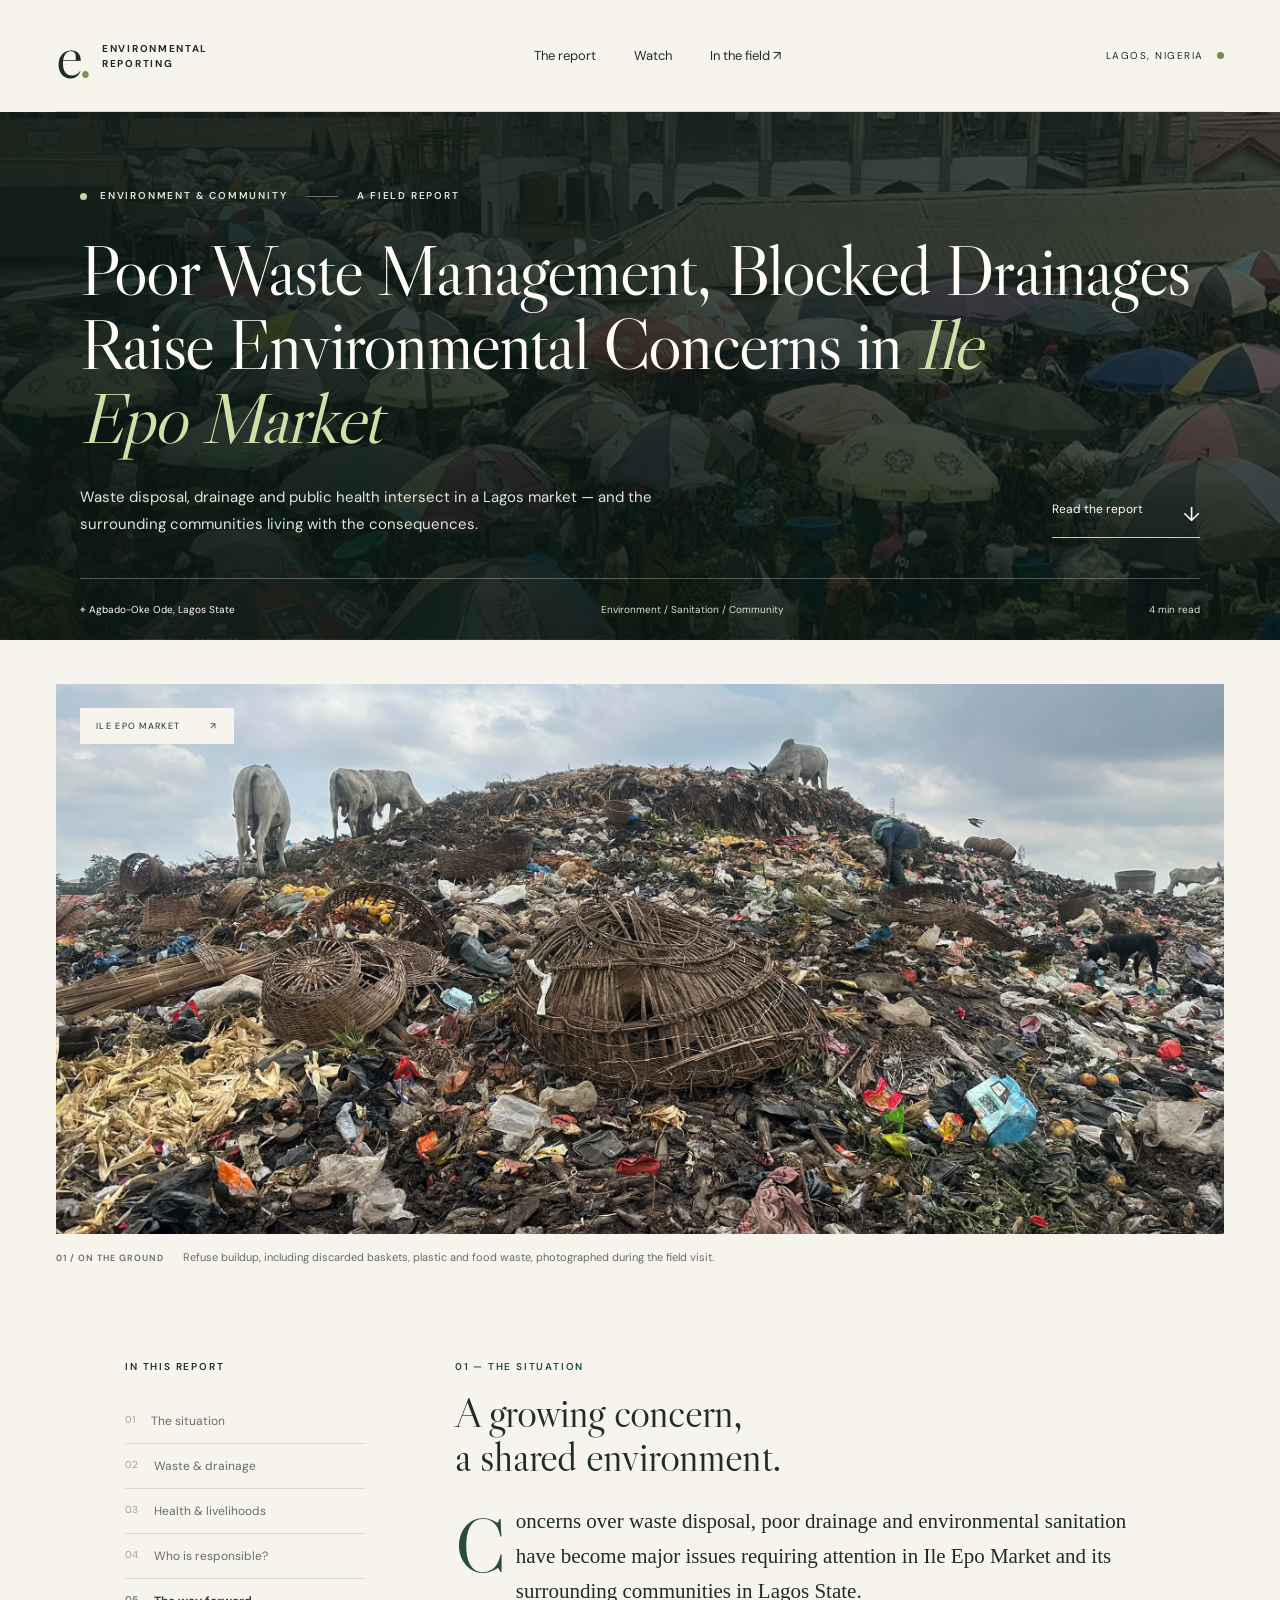
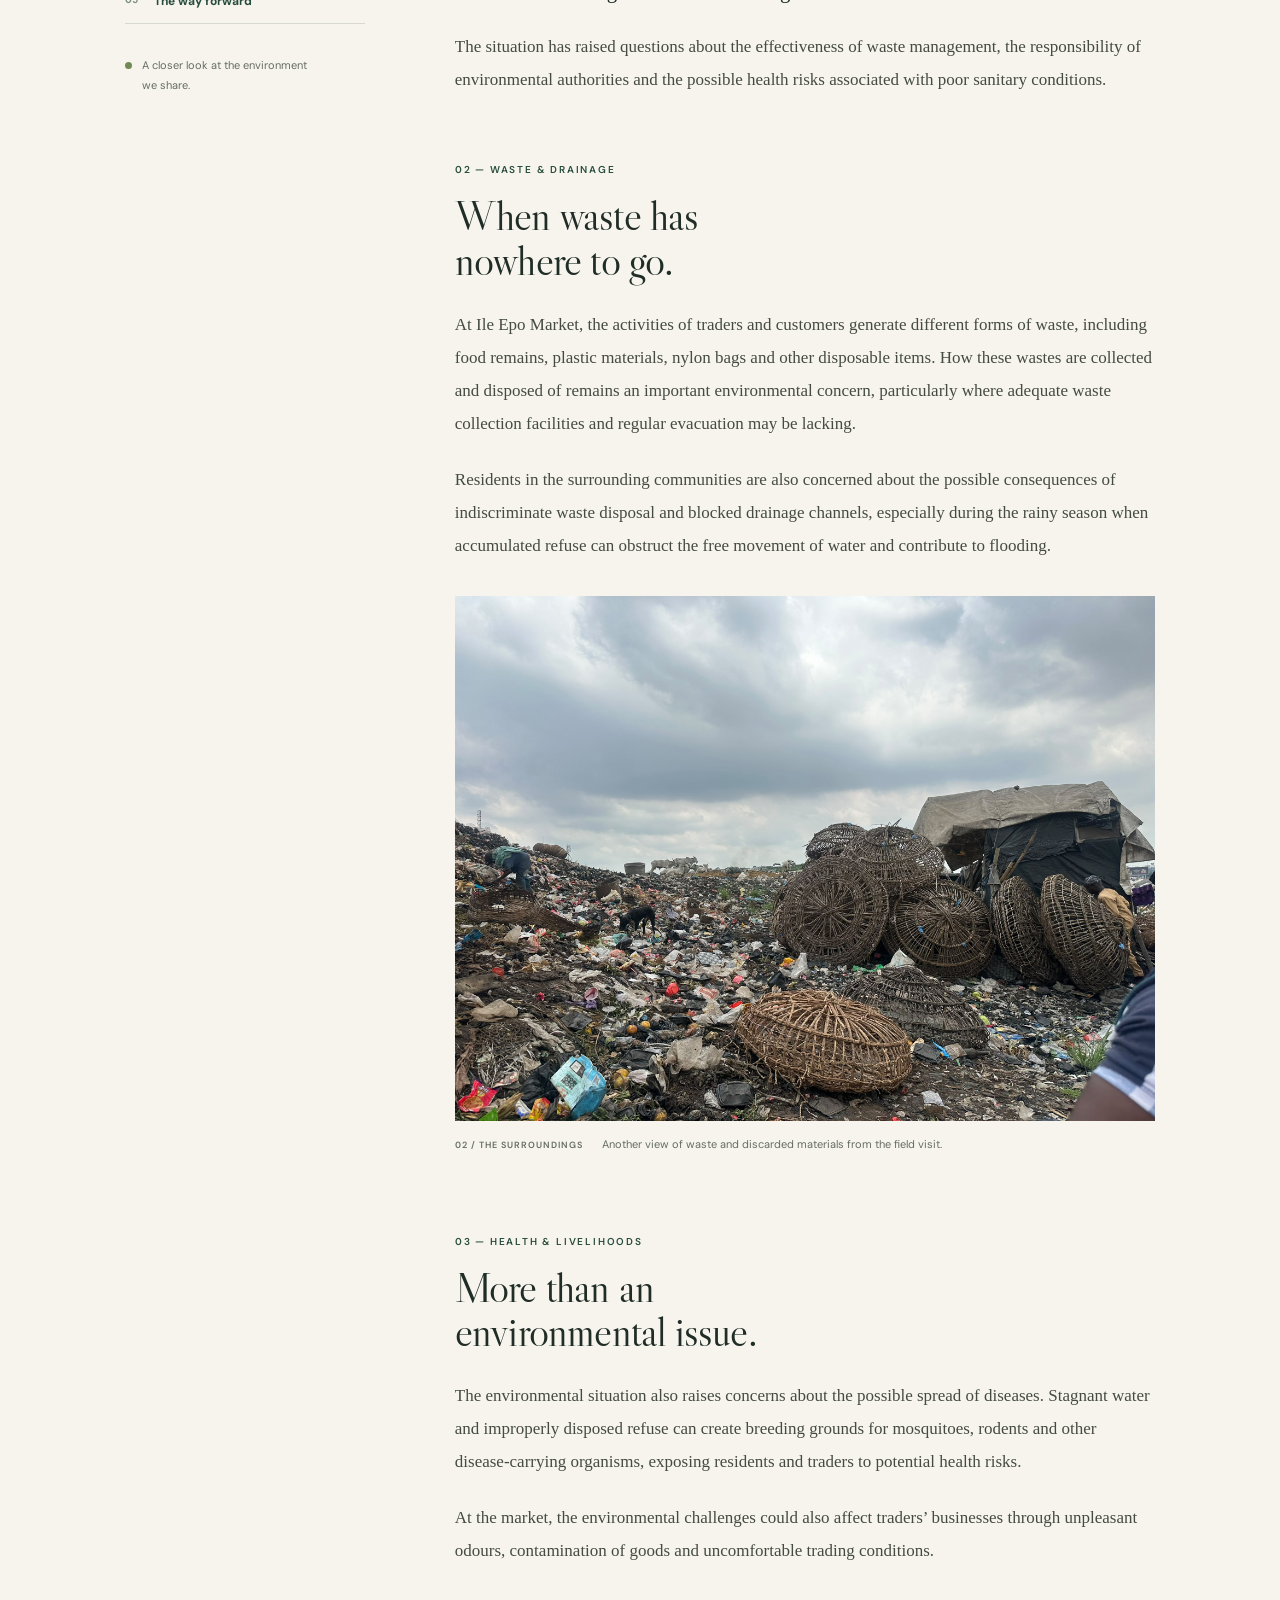
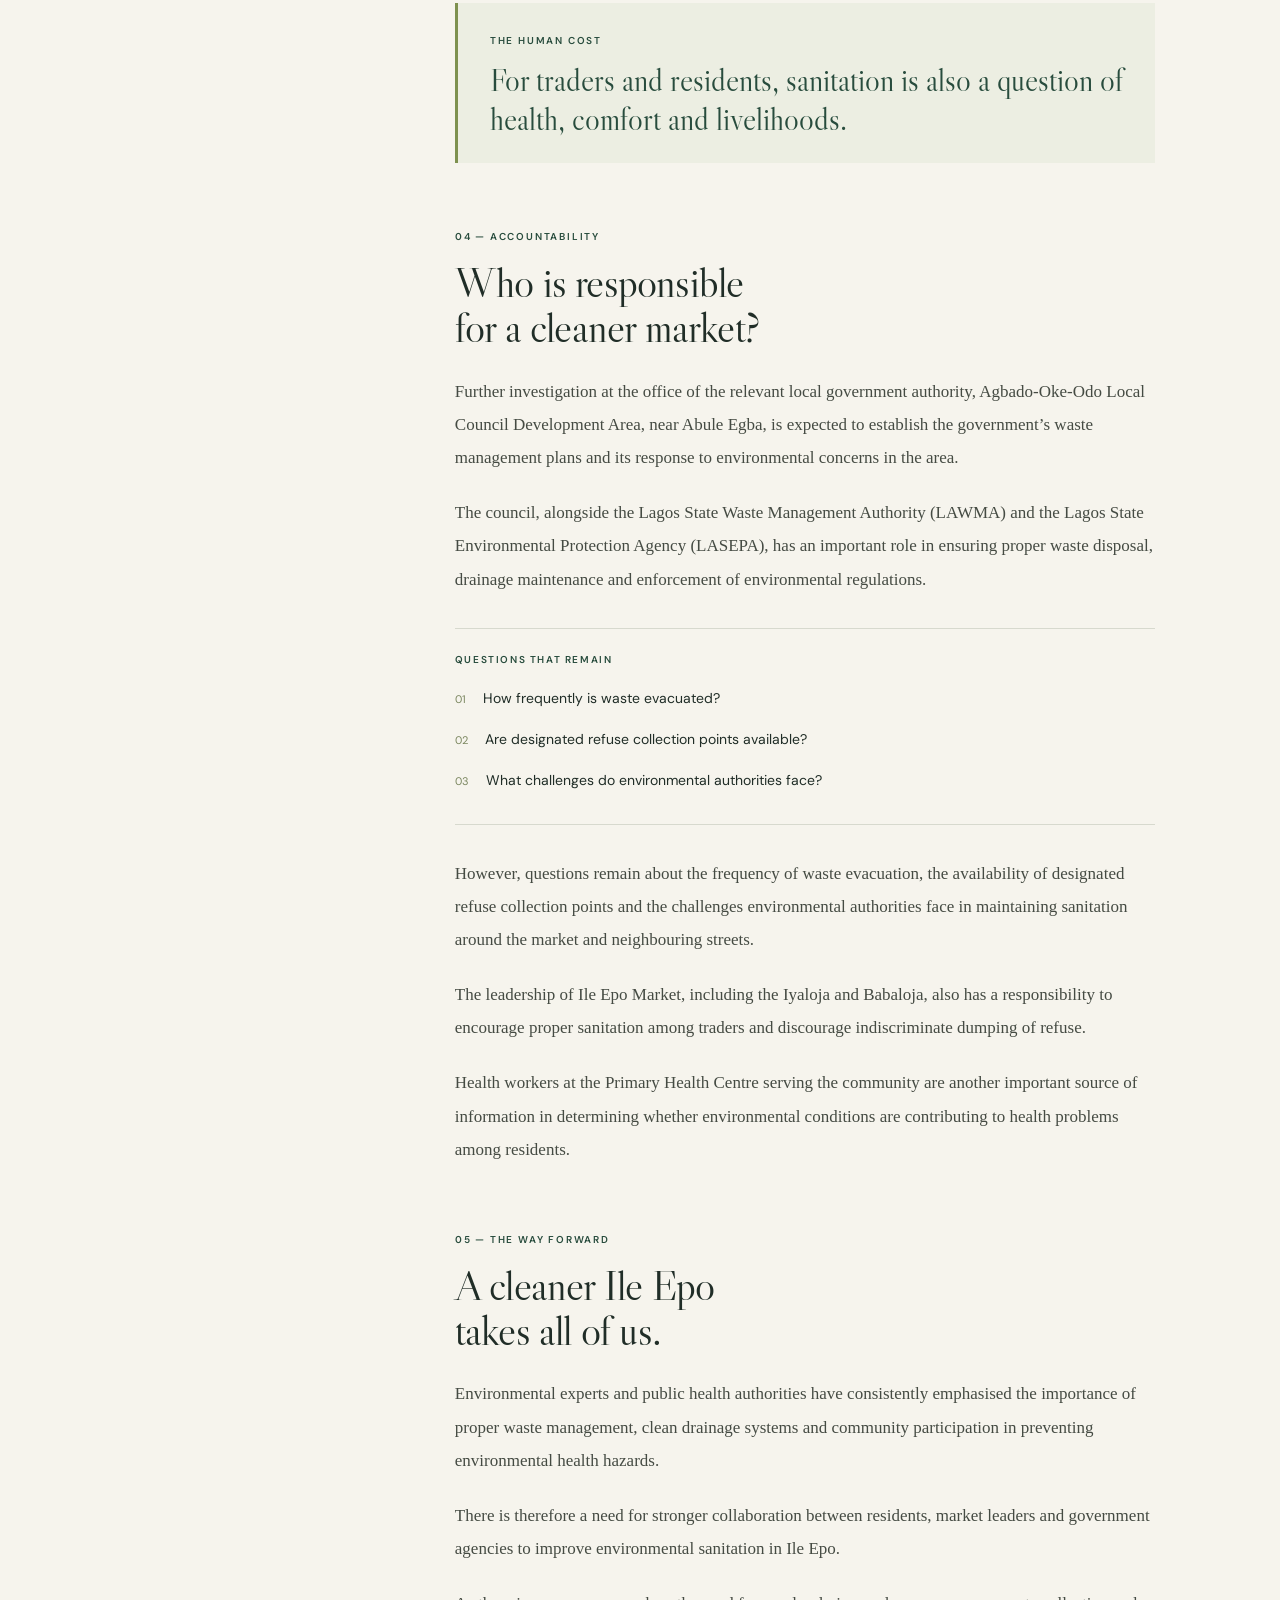
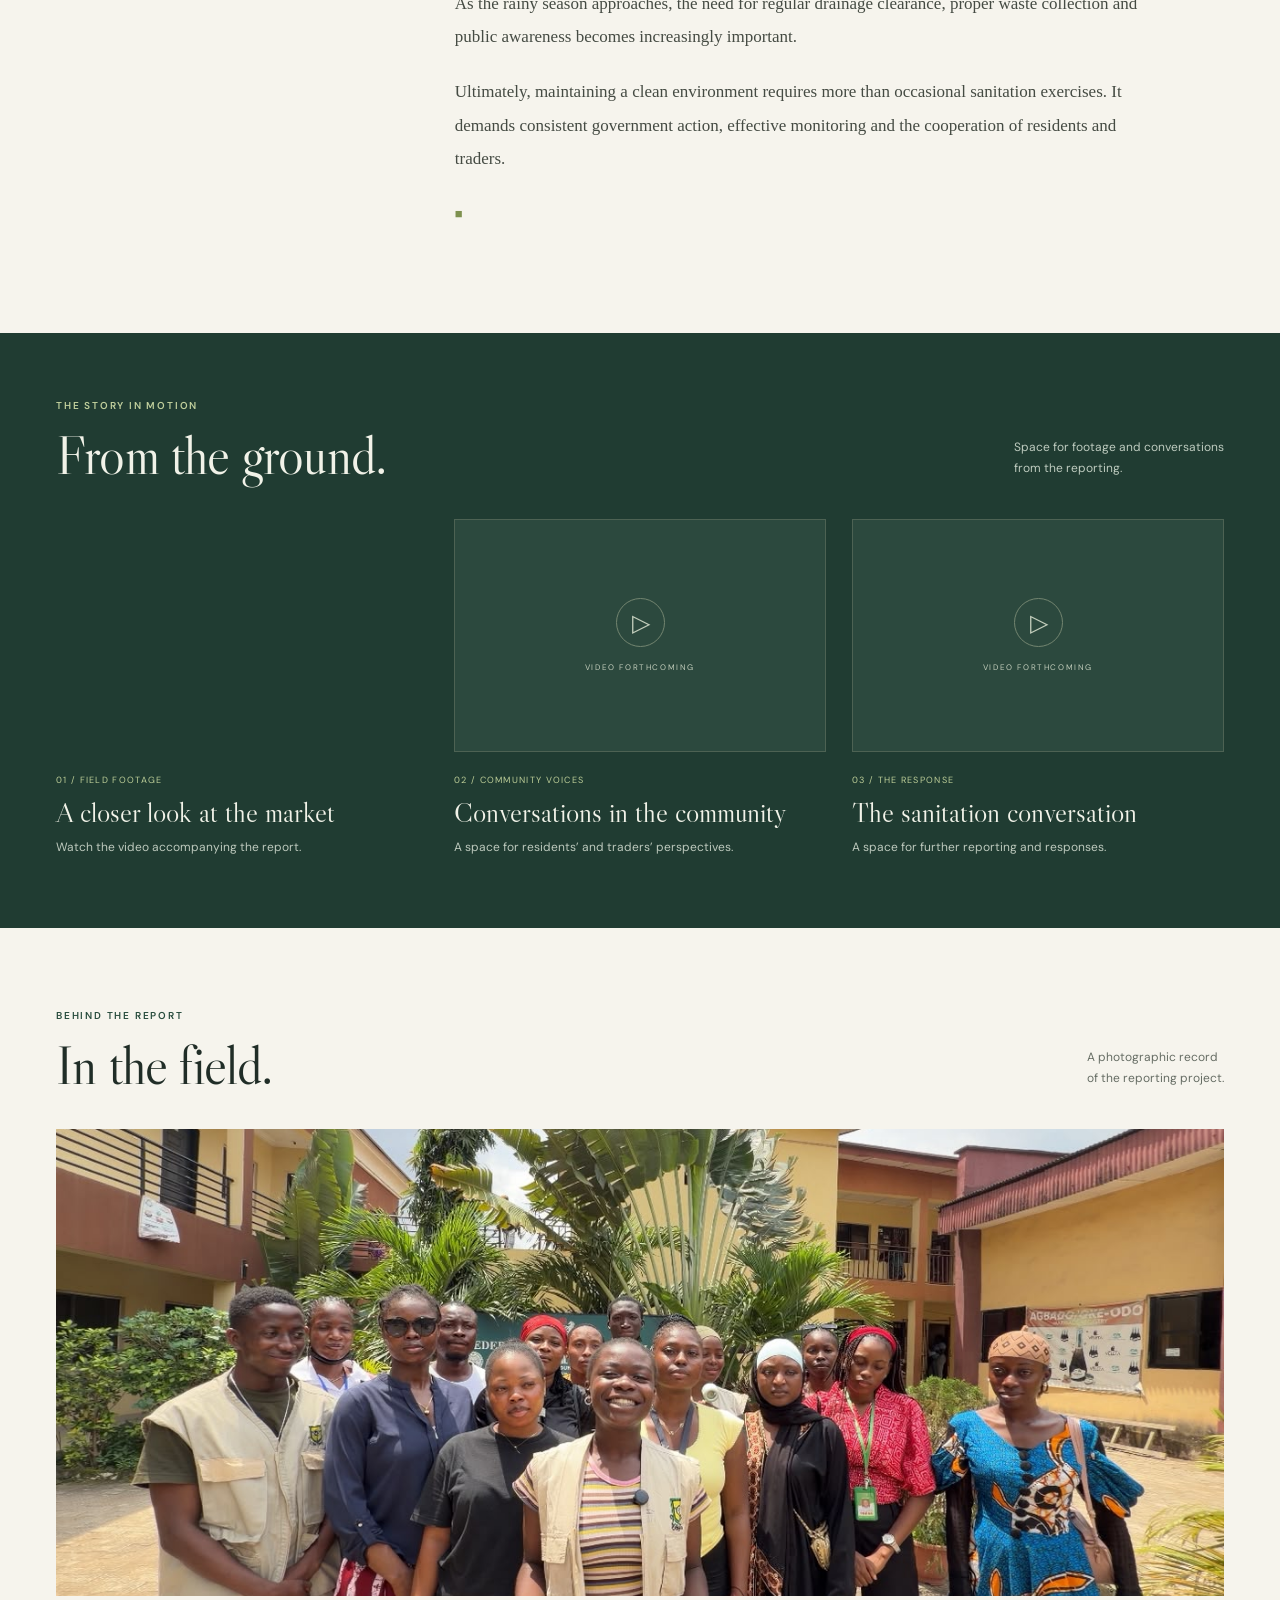
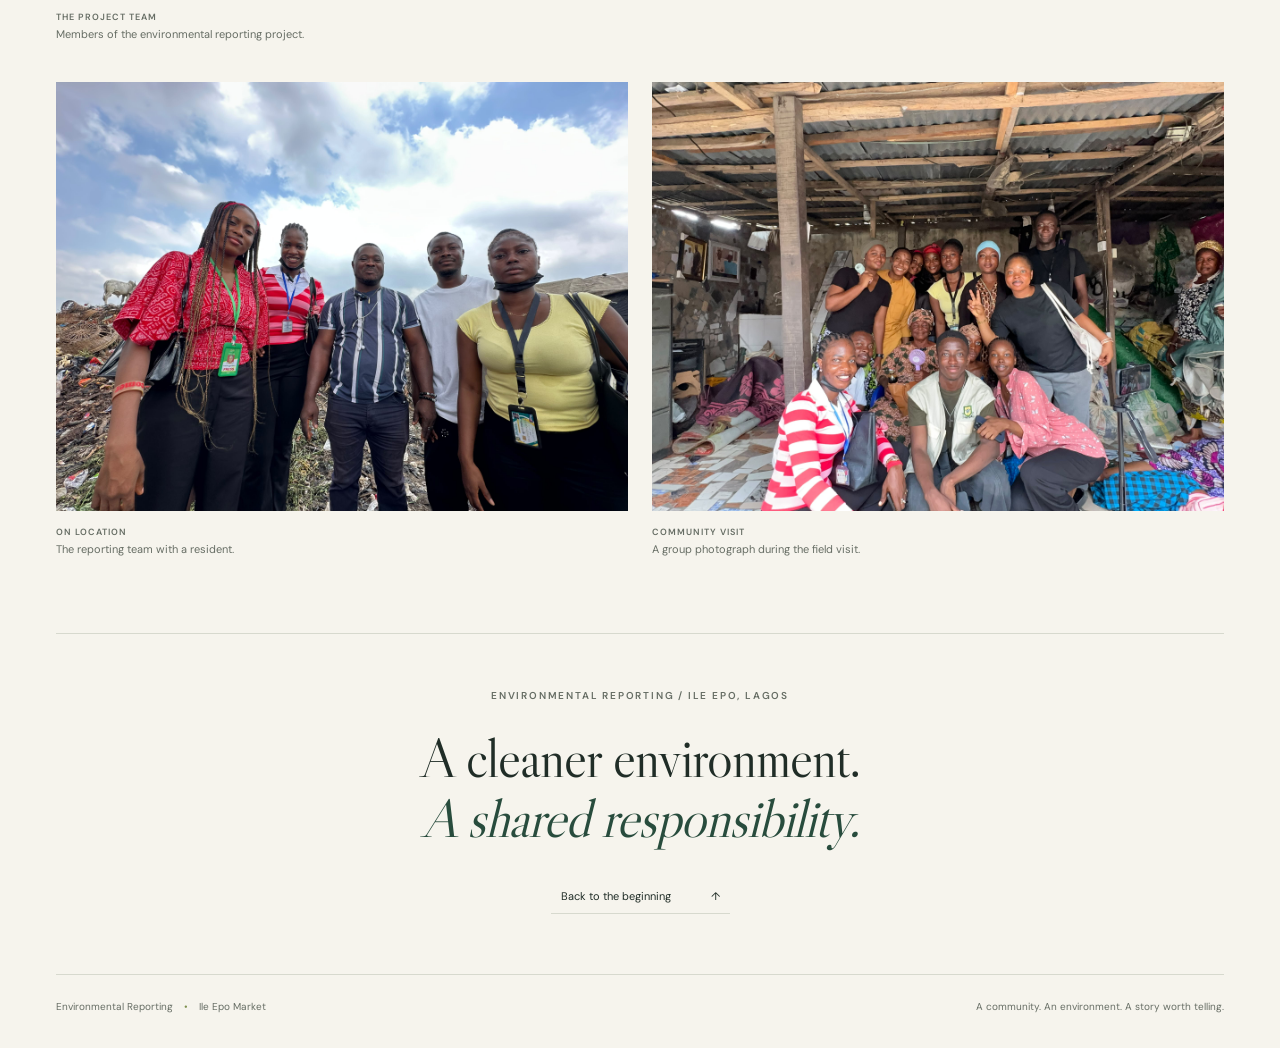
==== commit d2ad24bd: "Embed Ile Epo reporting video from YouTube" ====
--- a/index.html
+++ b/index.html
@@ -9,7 +9,7 @@
   <link rel="icon" href="favicon.svg" type="image/svg+xml">
   <link rel="preload" as="image" href="ile-epo-market-hero.jpg">
   <link rel="stylesheet" href="styles.css?v=2">
-  <script src="script.js" defer></script>
+  <script src="script.js?v=2" defer></script>
 </head>
 <body>
   <a class="skip-link" href="#story">Skip to the report</a>
@@ -44,7 +44,7 @@
       </article>
     </div>
     <section class="watch-section" id="watch" aria-labelledby="watch-title"><div class="wrap"><div class="section-heading"><div><div class="eyebrow">THE STORY IN MOTION</div><h2 id="watch-title">From the ground.</h2></div><p>Space for footage and conversations<br>from the reporting.</p></div><div class="video-grid">
-      <article class="video-card" data-video-slot="0"><div class="video-placeholder"><span class="video-symbol" aria-hidden="true">▷</span><span>VIDEO FORTHCOMING</span></div><span class="video-number">01 / FIELD FOOTAGE</span><h3>A closer look at the market</h3><p>Video coverage to accompany the report.</p></article>
+      <article class="video-card" data-video-slot="0"><div class="video-placeholder"><span class="video-symbol" aria-hidden="true">▷</span><span>VIDEO FORTHCOMING</span></div><span class="video-number">01 / FIELD FOOTAGE</span><h3>A closer look at the market</h3><p>Watch the video accompanying the report.</p></article>
       <article class="video-card" data-video-slot="1"><div class="video-placeholder"><span class="video-symbol" aria-hidden="true">▷</span><span>VIDEO FORTHCOMING</span></div><span class="video-number">02 / COMMUNITY VOICES</span><h3>Conversations in the community</h3><p>A space for residents’ and traders’ perspectives.</p></article>
       <article class="video-card" data-video-slot="2"><div class="video-placeholder"><span class="video-symbol" aria-hidden="true">▷</span><span>VIDEO FORTHCOMING</span></div><span class="video-number">03 / THE RESPONSE</span><h3>The sanitation conversation</h3><p>A space for further reporting and responses.</p></article>
     </div><noscript><p>JavaScript is required to load the video players when videos are available.</p></noscript></div></section>
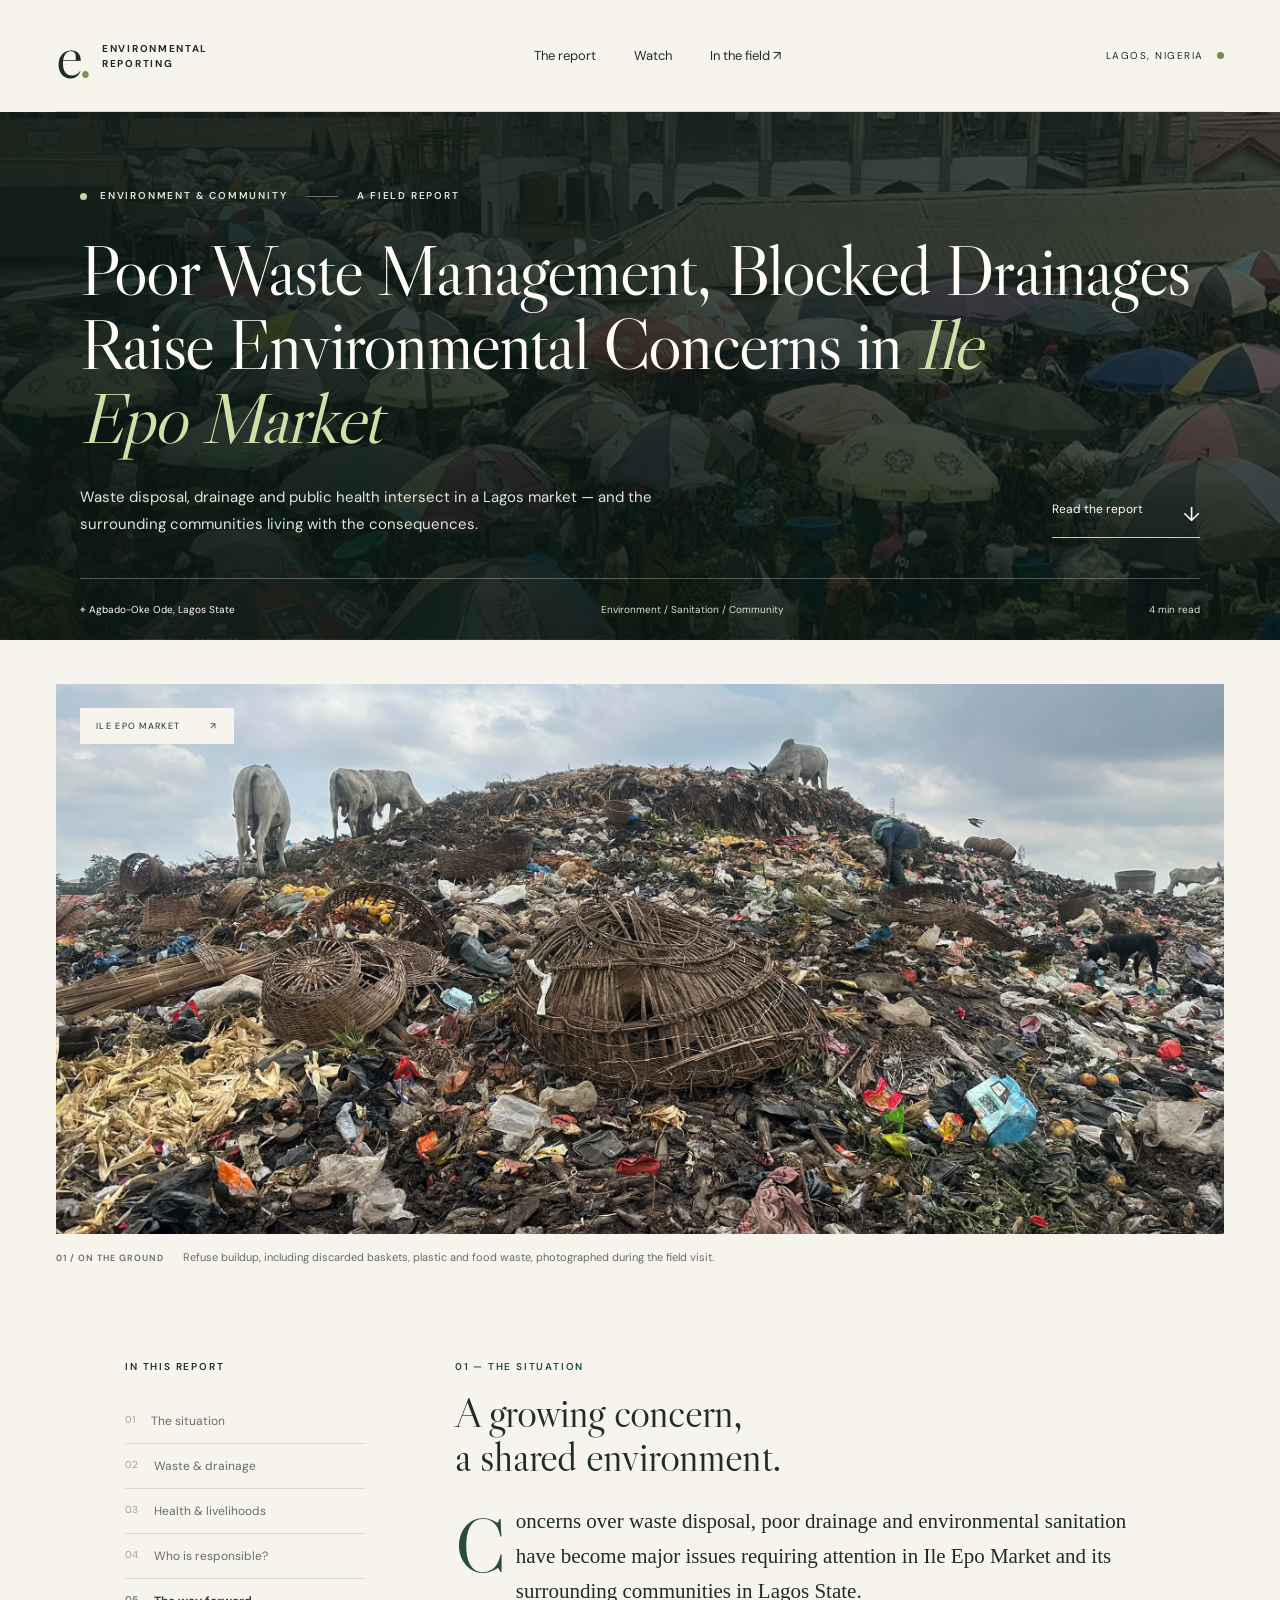
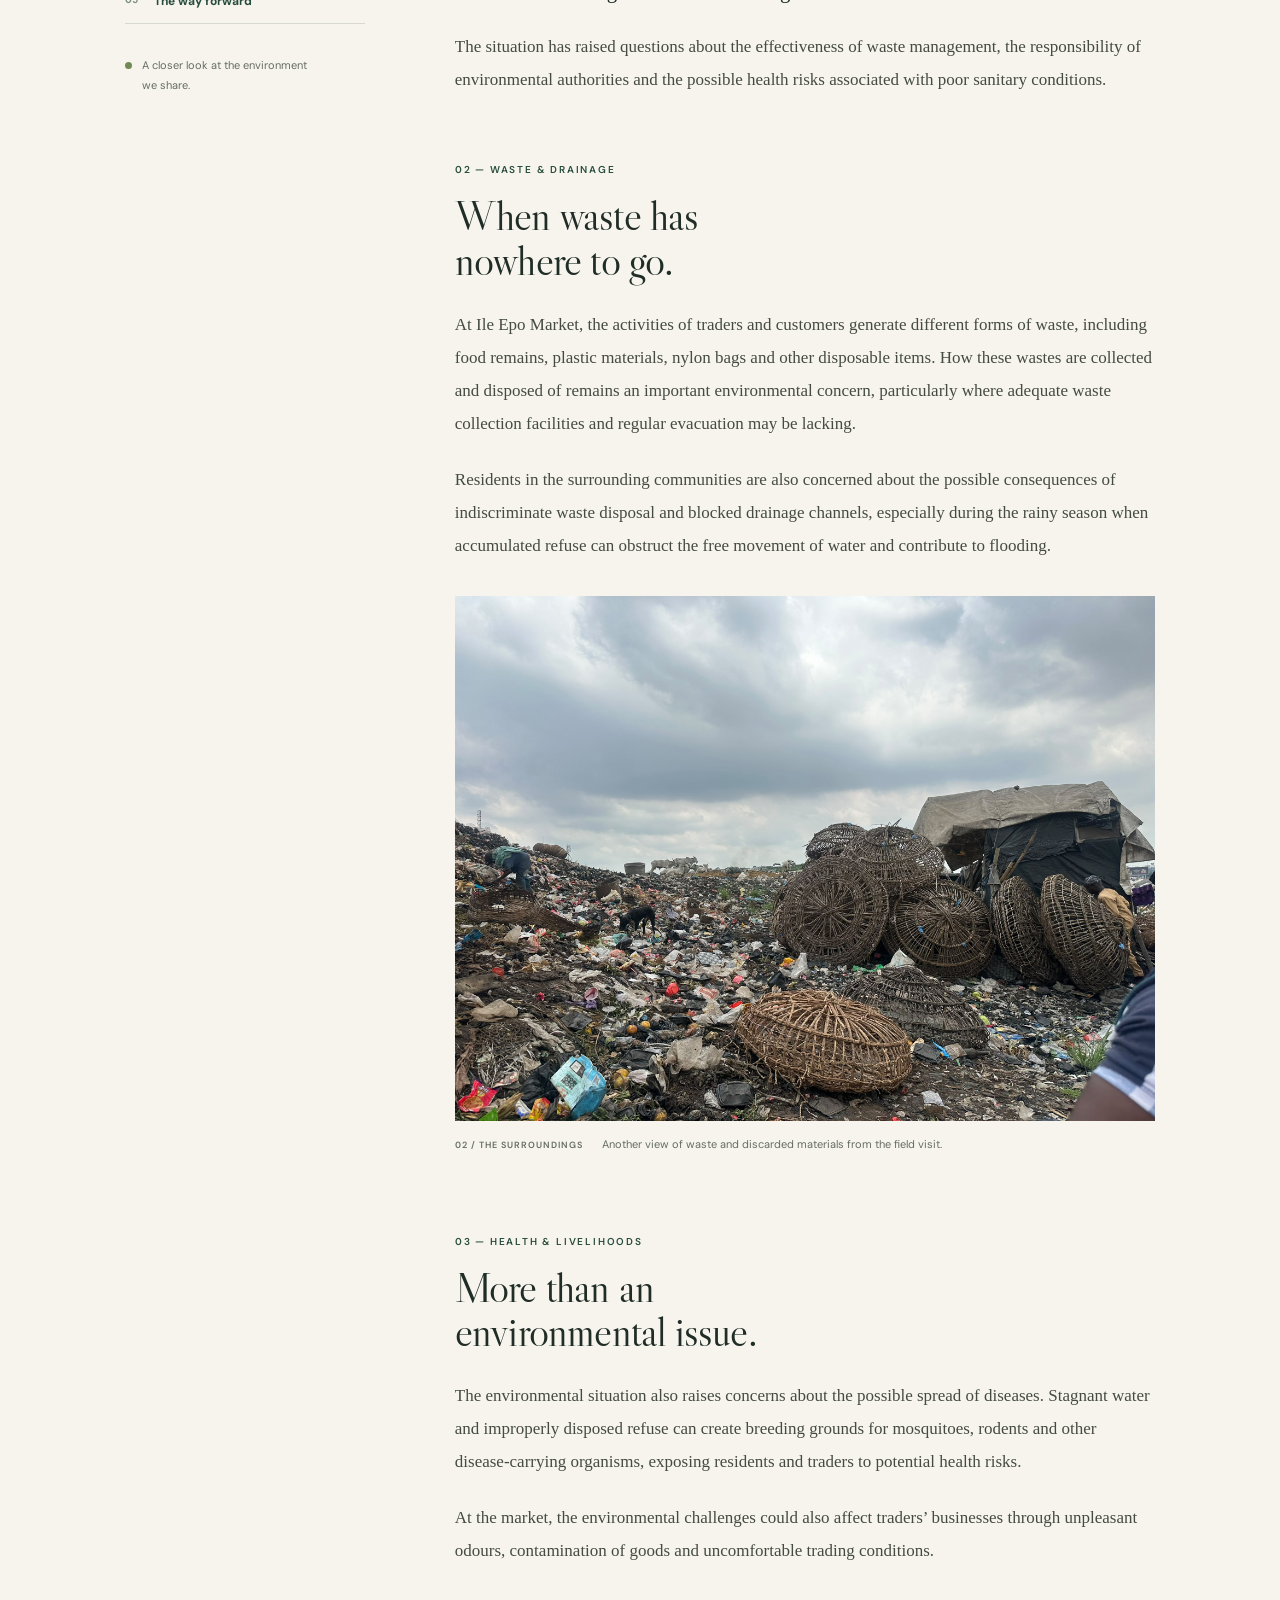
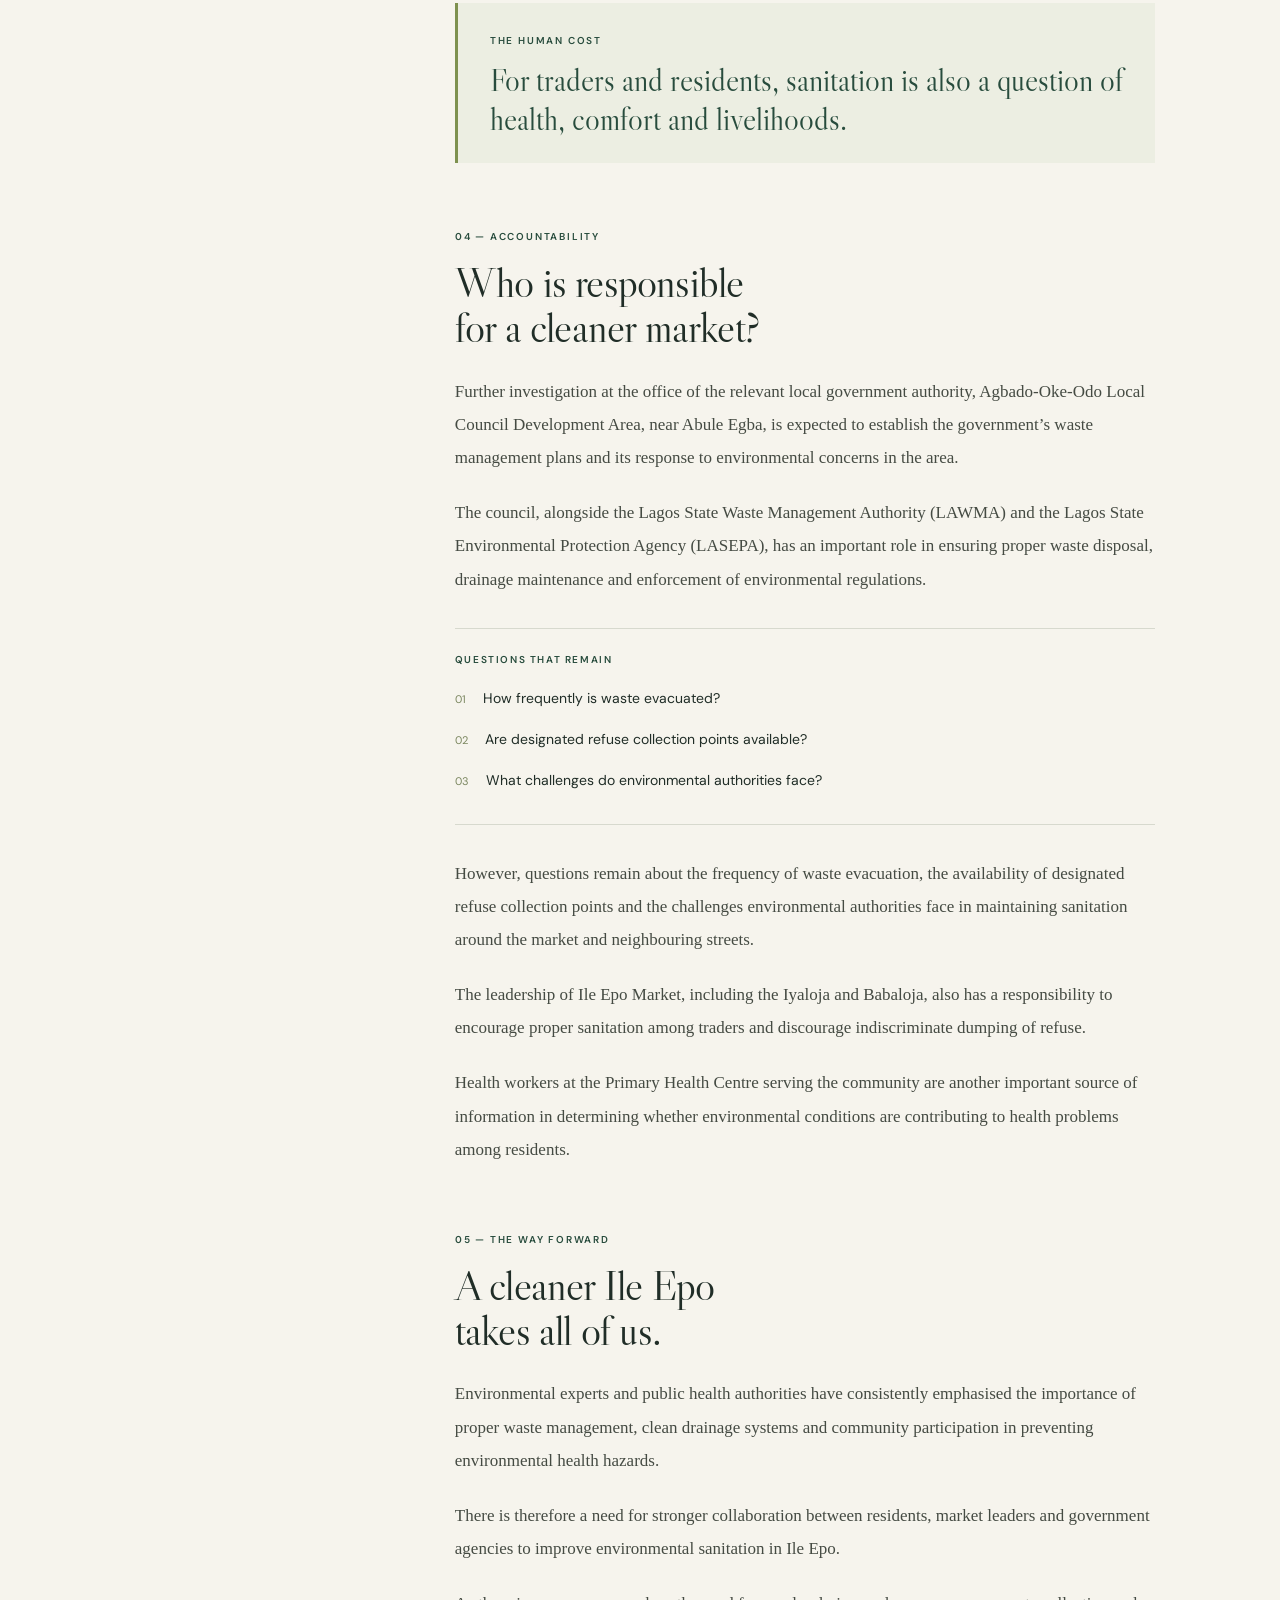
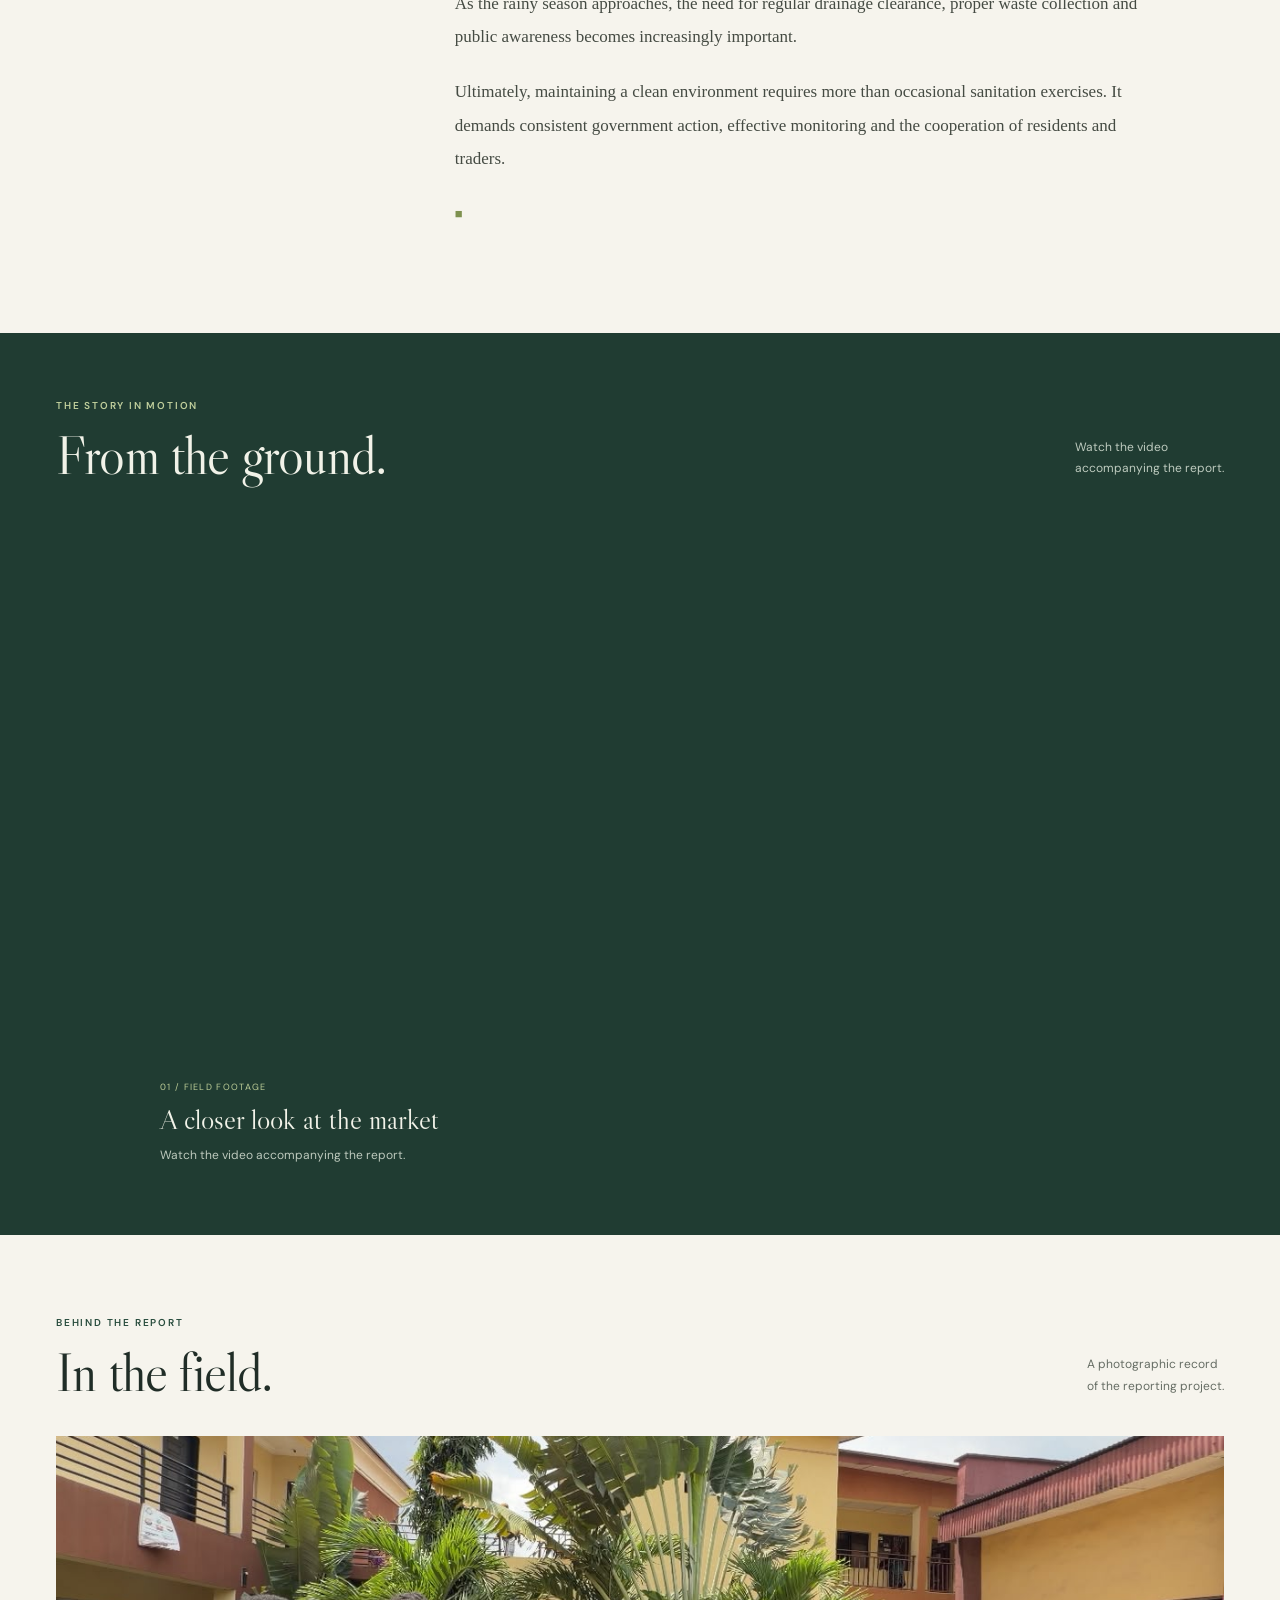
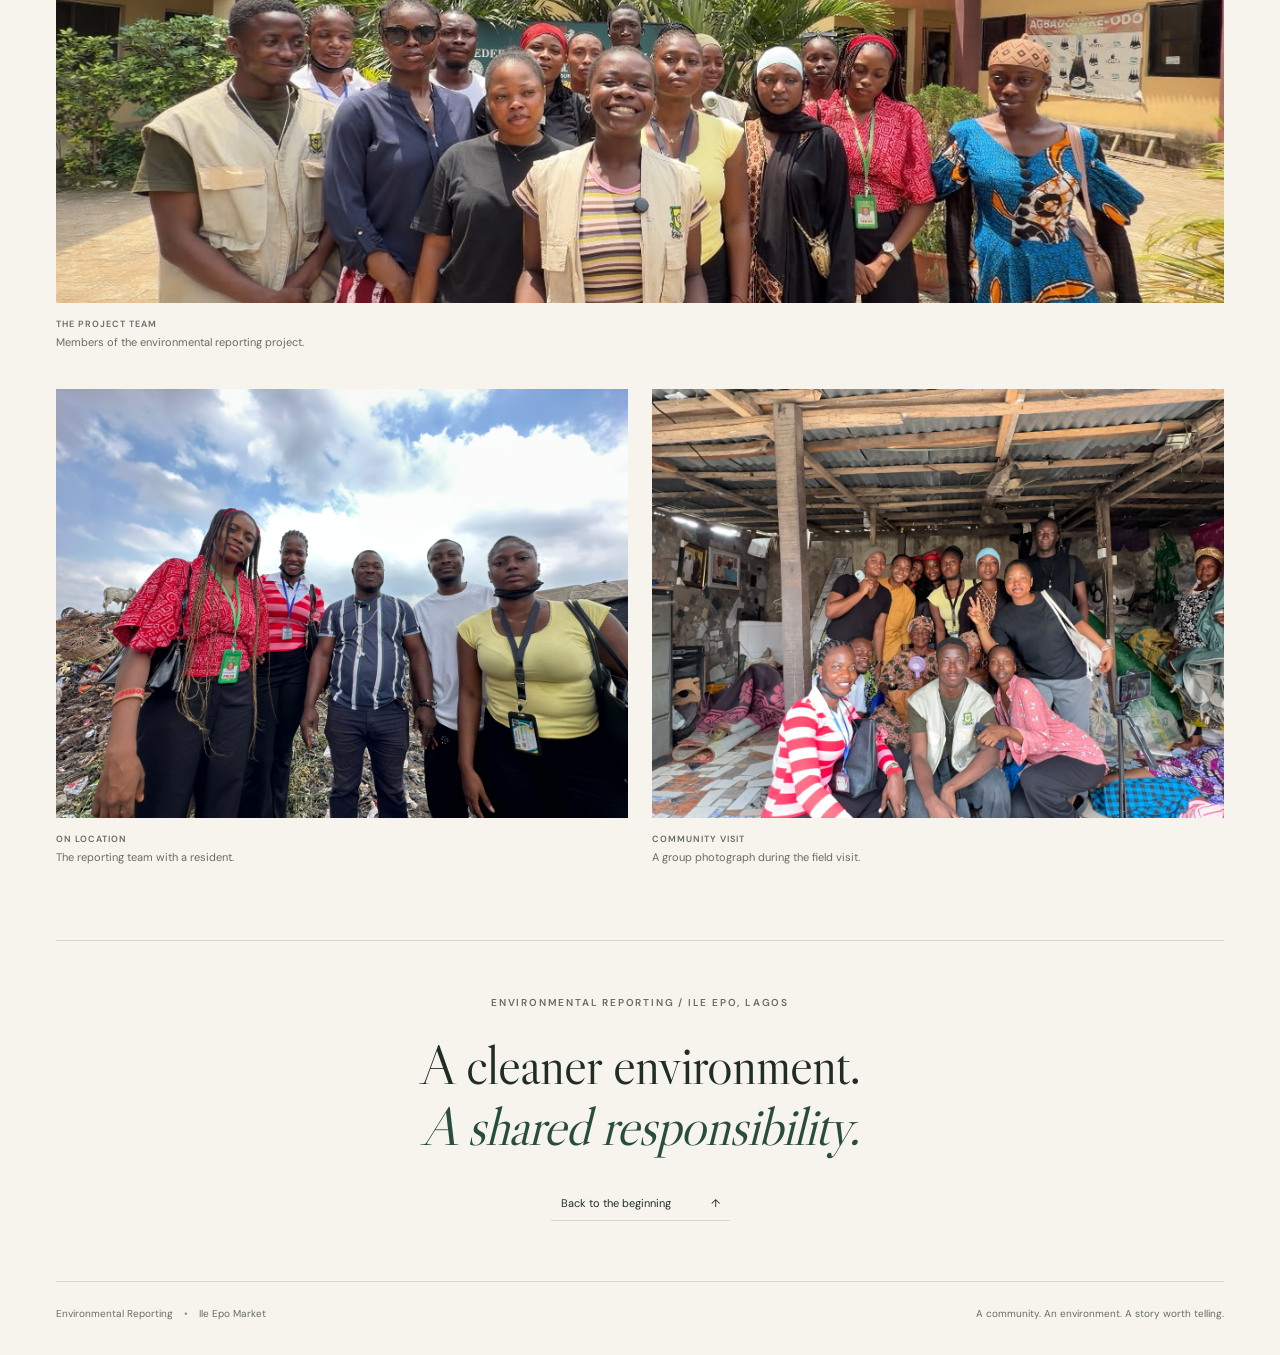
==== commit 5d32356f: "Remove unused video slots and expand the single embed" ====
--- a/index.html
+++ b/index.html
@@ -8,8 +8,8 @@
   <title>Poor Waste Management in Ile Epo Market | Environmental Reporting</title>
   <link rel="icon" href="favicon.svg" type="image/svg+xml">
   <link rel="preload" as="image" href="ile-epo-market-hero.jpg">
-  <link rel="stylesheet" href="styles.css?v=2">
-  <script src="script.js?v=2" defer></script>
+  <link rel="stylesheet" href="styles.css?v=3">
+  <script src="script.js?v=3" defer></script>
 </head>
 <body>
   <a class="skip-link" href="#story">Skip to the report</a>
@@ -43,11 +43,9 @@
         <section id="way-forward" class="report-section"><div class="section-label">05 — THE WAY FORWARD</div><h2>A cleaner Ile Epo<br>takes all of us.</h2><p>Environmental experts and public health authorities have consistently emphasised the importance of proper waste management, clean drainage systems and community participation in preventing environmental health hazards.</p><p>There is therefore a need for stronger collaboration between residents, market leaders and government agencies to improve environmental sanitation in Ile Epo.</p><p>As the rainy season approaches, the need for regular drainage clearance, proper waste collection and public awareness becomes increasingly important.</p><p>Ultimately, maintaining a clean environment requires more than occasional sanitation exercises. It demands consistent government action, effective monitoring and the cooperation of residents and traders.</p><div class="end-mark" aria-label="End of report">■</div></section>
       </article>
     </div>
-    <section class="watch-section" id="watch" aria-labelledby="watch-title"><div class="wrap"><div class="section-heading"><div><div class="eyebrow">THE STORY IN MOTION</div><h2 id="watch-title">From the ground.</h2></div><p>Space for footage and conversations<br>from the reporting.</p></div><div class="video-grid">
+    <section class="watch-section" id="watch" aria-labelledby="watch-title"><div class="wrap"><div class="section-heading"><div><div class="eyebrow">THE STORY IN MOTION</div><h2 id="watch-title">From the ground.</h2></div><p>Watch the video<br>accompanying the report.</p></div><div class="video-grid">
       <article class="video-card" data-video-slot="0"><div class="video-placeholder"><span class="video-symbol" aria-hidden="true">▷</span><span>VIDEO FORTHCOMING</span></div><span class="video-number">01 / FIELD FOOTAGE</span><h3>A closer look at the market</h3><p>Watch the video accompanying the report.</p></article>
-      <article class="video-card" data-video-slot="1"><div class="video-placeholder"><span class="video-symbol" aria-hidden="true">▷</span><span>VIDEO FORTHCOMING</span></div><span class="video-number">02 / COMMUNITY VOICES</span><h3>Conversations in the community</h3><p>A space for residents’ and traders’ perspectives.</p></article>
-      <article class="video-card" data-video-slot="2"><div class="video-placeholder"><span class="video-symbol" aria-hidden="true">▷</span><span>VIDEO FORTHCOMING</span></div><span class="video-number">03 / THE RESPONSE</span><h3>The sanitation conversation</h3><p>A space for further reporting and responses.</p></article>
-    </div><noscript><p>JavaScript is required to load the video players when videos are available.</p></noscript></div></section>
+    </div><noscript><p>JavaScript is required to load the video player.</p></noscript></div></section>
     <section class="field-section wrap" id="field-notes" aria-labelledby="field-title"><div class="section-heading"><div><div class="eyebrow">BEHIND THE REPORT</div><h2 id="field-title">In the field.</h2></div><p>A photographic record<br>of the reporting project.</p></div><div class="photo-grid"><figure class="team-photo"><img src="project-group-mebers.jpeg" alt="Members of the reporting project gathered outside a building" width="1280" height="734" loading="lazy"><figcaption><span>THE PROJECT TEAM</span> Members of the environmental reporting project.</figcaption></figure><figure><img src="photo-ops-with-a-resident.jpeg" alt="Members of the reporting team posing with a resident beside the waste site" width="2560" height="1920" loading="lazy"><figcaption><span>ON LOCATION</span> The reporting team with a resident.</figcaption></figure><figure><img src="photo-ops.jpeg" alt="The project group posing together inside a market shop" width="2560" height="1920" loading="lazy"><figcaption><span>COMMUNITY VISIT</span> A group photograph during the field visit.</figcaption></figure></div></section>
     <section class="closing wrap"><div class="eyebrow">ENVIRONMENTAL REPORTING / ILE EPO, LAGOS</div><p>A cleaner environment.<br><em>A shared responsibility.</em></p><a href="#top">Back to the beginning <span aria-hidden="true">↑</span></a></section>
   </main>
--- a/styles.css
+++ b/styles.css
@@ -1,5 +1,5 @@
 @import url('https://fonts.googleapis.com/css2?family=DM+Sans:wght@400;500;600;700&family=Libre+Caslon+Display&display=swap');
-:root{--paper:#f6f4ed;--ink:#202d27;--green:#284c3d;--muted:#666d64;--line:#d7d9ce;--accent:#b4c57d;--serif:'Libre Caslon Display',Georgia,serif;--sans:'DM Sans',Arial,sans-serif}*{box-sizing:border-box}html{scroll-behavior:smooth;scroll-padding-top:36px}body{margin:0;background:var(--paper);color:var(--ink);font-family:var(--sans);-webkit-font-smoothing:antialiased}a{color:inherit;text-decoration:none}a:focus-visible{outline:2px solid var(--green);outline-offset:5px}::selection{background:#d5e1b6}img{display:block;width:100%;height:auto}figure{margin:0}.wrap{max-width:1320px;margin-inline:auto;width:calc(100% - 112px)}.skip-link{position:fixed;top:-100px;left:20px;padding:12px;background:var(--paper);z-index:10}.skip-link:focus{top:12px}.reading-progress{height:3px;position:fixed;inset:0 0 auto;z-index:20}.reading-progress span{display:block;height:100%;width:0;background:var(--green)}.masthead{height:112px;margin:0 56px;border-bottom:1px solid var(--line);display:flex;align-items:center;justify-content:space-between;gap:24px}.brand{display:flex;gap:14px;align-items:center;font-size:10px;font-weight:700;letter-spacing:1.7px;line-height:1.5}.brand-mark{font:64px/.8 var(--serif);letter-spacing:-5px}.brand-mark span{color:#7e914f}.masthead nav{display:flex;gap:38px;font-size:13px}.masthead nav a:hover,.read-link:hover{color:#6b7c43}.edition{font-size:10px;letter-spacing:1.5px;display:flex;align-items:center;gap:13px}.status-dot{display:inline-block;width:7px;height:7px;flex-shrink:0;border-radius:50%;background:#738953}.hero{max-width:1120px;width:calc(100% - 112px);margin:70px auto 0}.eyebrow,.section-label{font-size:10px;font-weight:600;letter-spacing:1.8px;line-height:1.6}.hero>.eyebrow{display:flex;align-items:center;gap:13px}.eyebrow-rule{width:32px;height:1px;background:var(--line);margin-inline:6px}h1{font-family:var(--serif);font-size:clamp(46px,5.55vw,79px);line-height:1.04;letter-spacing:-1.8px;font-weight:400;margin:30px 0 28px;max-width:1110px}h1 em{color:var(--green);font-weight:400}.hero-bottom{display:flex;align-items:flex-end;justify-content:space-between;gap:35px;margin-bottom:35px}.hero-bottom p{color:var(--muted);font-size:15px;line-height:1.8;max-width:610px;margin:0}.read-link{font-size:12px;white-space:nowrap;border-bottom:1px solid var(--green);padding:10px 0;display:flex;gap:40px}.read-link span{font-size:20px}.story-meta{border-top:1px solid var(--line);padding:20px 0;display:flex;align-items:center;justify-content:space-between;font-size:10px;color:var(--muted);gap:15px}.story-meta span:first-child{color:var(--ink)}.lead-image{position:relative;margin-top:15px}.lead-image>img{height:clamp(330px,43vw,610px);object-fit:cover;object-position:center 61%}.image-tag{position:absolute;top:24px;left:24px;background:var(--paper);padding:12px 16px;font-size:9px;letter-spacing:1.3px;display:flex;gap:30px}figcaption{font-size:11px;line-height:1.7;color:var(--muted);padding:14px 0}figcaption>span{font-size:9px;font-weight:600;letter-spacing:1px;margin-right:16px}.report-layout{display:grid;grid-template-columns:240px minmax(0,700px);gap:clamp(40px,7vw,112px);padding-top:78px;padding-bottom:45px;justify-content:center;align-items:start}.contents{height:100%;font-size:12px}.contents-inner{position:sticky;top:40px}.contents .eyebrow{margin:0 0 24px}.contents nav{display:flex;flex-direction:column;gap:0}.contents nav a{display:flex;gap:16px;color:var(--muted);padding:14px 0;border-bottom:1px solid var(--line);transition:color .2s}.contents nav a span{font-size:10px;opacity:.6}.contents nav a.active{color:var(--green);font-weight:700}.aside-note{font-size:11px;line-height:1.8;color:var(--muted);display:flex;align-items:flex-start;gap:10px;margin-top:32px;max-width:190px}.aside-note .status-dot{margin-top:6px}.report-section{margin-bottom:66px;scroll-margin-top:35px}.section-label{color:var(--green);margin-bottom:15px}h2{font:400 clamp(36px,3.3vw,48px)/1.06 var(--serif);letter-spacing:-.8px;margin:0 0 25px}.story-body p{font:17px/1.95 Georgia,serif;color:#454b43;margin:0 0 22px}.story-body .opening{font-size:21px;line-height:1.65;color:var(--ink)}.opening:first-letter{float:left;font:76px/.85 var(--serif);margin:9px 10px 0 0;color:var(--green)}.inline-image{margin:34px 0 8px}.inline-image img{aspect-ratio:4/3;object-fit:cover}.editorial-callout{border-left:3px solid #7e914f;padding:25px 32px;background:#eceee2;margin:36px 0}.editorial-callout .eyebrow{color:var(--green)}.editorial-callout p{font:31px/1.25 var(--serif);color:var(--green);margin:12px 0 0}.questions{border-block:1px solid var(--line);margin:32px 0;padding:23px 0}.questions p.eyebrow{font:600 10px/1.6 var(--sans);letter-spacing:1.6px;margin-bottom:10px;color:var(--green)}.questions ol{list-style:none;counter-reset:questions;padding:0;margin:0}.questions li{counter-increment:questions;display:flex;gap:17px;padding:10px 0;font-size:14px;line-height:1.5}.questions li:before{content:'0' counter(questions);color:#7a865f;font-size:11px;padding-top:3px}.end-mark{color:#7e914f;font-size:13px;margin-top:30px}.watch-section{background:#203c32;color:#f1f2e8;padding:65px 0 70px;scroll-margin-top:0}.section-heading{display:flex;justify-content:space-between;align-items:flex-end;gap:24px;margin-bottom:35px}.section-heading h2{margin:13px 0 0;font-size:54px}.section-heading>p{font-size:12px;line-height:1.8;margin:0 0 4px;color:var(--muted)}.watch-section .section-heading>p{color:#becbbf}.watch-section .eyebrow{color:#c0cf9c}.video-grid{display:grid;grid-template-columns:repeat(3,minmax(0,1fr));gap:26px}.video-placeholder{aspect-ratio:16/10;background:#2c493e;border:1px solid #4d6253;display:flex;flex-direction:column;align-items:center;justify-content:center;gap:15px;color:#c2cdbb;font-size:8px;letter-spacing:1.6px}.video-symbol{border:1px solid #738570;border-radius:50%;width:49px;height:49px;display:grid;place-items:center;font-size:24px;padding-left:3px}.video-number{font-size:9px;letter-spacing:1.3px;color:#bdce98;display:block;margin-top:22px}.video-card h3{font:28px/1.1 var(--serif);margin:11px 0}.video-card p{color:#bdc9bd;font-size:12px;line-height:1.6;margin:0}.video-frame{width:100%;aspect-ratio:16/10;display:block;border:0}.field-section{padding-top:80px;padding-bottom:60px}.field-section .eyebrow{color:var(--green)}.photo-grid{display:grid;grid-template-columns:1fr 1fr;gap:24px}.team-photo{grid-column:1/-1}.photo-grid img{aspect-ratio:4/3;object-fit:cover}.photo-grid .team-photo img{aspect-ratio:2.5/1;object-position:center 52%}.photo-grid figcaption>span{display:block}.closing{border-top:1px solid var(--line);padding:54px 0 60px;text-align:center}.closing .eyebrow{color:var(--muted)}.closing>p{font:54px/1.12 var(--serif);letter-spacing:-1px;margin:24px 0 30px}.closing em{color:var(--green)}.closing>a{font-size:11px;border-bottom:1px solid var(--line);padding:10px;display:inline-flex;gap:40px}footer{border-top:1px solid var(--line);padding-block:25px 35px;display:flex;justify-content:space-between;gap:20px;font-size:10px;color:var(--muted)}.footer-dot{padding-inline:8px;color:#7e914f}
+:root{--paper:#f6f4ed;--ink:#202d27;--green:#284c3d;--muted:#666d64;--line:#d7d9ce;--accent:#b4c57d;--serif:'Libre Caslon Display',Georgia,serif;--sans:'DM Sans',Arial,sans-serif}*{box-sizing:border-box}html{scroll-behavior:smooth;scroll-padding-top:36px}body{margin:0;background:var(--paper);color:var(--ink);font-family:var(--sans);-webkit-font-smoothing:antialiased}a{color:inherit;text-decoration:none}a:focus-visible{outline:2px solid var(--green);outline-offset:5px}::selection{background:#d5e1b6}img{display:block;width:100%;height:auto}figure{margin:0}.wrap{max-width:1320px;margin-inline:auto;width:calc(100% - 112px)}.skip-link{position:fixed;top:-100px;left:20px;padding:12px;background:var(--paper);z-index:10}.skip-link:focus{top:12px}.reading-progress{height:3px;position:fixed;inset:0 0 auto;z-index:20}.reading-progress span{display:block;height:100%;width:0;background:var(--green)}.masthead{height:112px;margin:0 56px;border-bottom:1px solid var(--line);display:flex;align-items:center;justify-content:space-between;gap:24px}.brand{display:flex;gap:14px;align-items:center;font-size:10px;font-weight:700;letter-spacing:1.7px;line-height:1.5}.brand-mark{font:64px/.8 var(--serif);letter-spacing:-5px}.brand-mark span{color:#7e914f}.masthead nav{display:flex;gap:38px;font-size:13px}.masthead nav a:hover,.read-link:hover{color:#6b7c43}.edition{font-size:10px;letter-spacing:1.5px;display:flex;align-items:center;gap:13px}.status-dot{display:inline-block;width:7px;height:7px;flex-shrink:0;border-radius:50%;background:#738953}.hero{max-width:1120px;width:calc(100% - 112px);margin:70px auto 0}.eyebrow,.section-label{font-size:10px;font-weight:600;letter-spacing:1.8px;line-height:1.6}.hero>.eyebrow{display:flex;align-items:center;gap:13px}.eyebrow-rule{width:32px;height:1px;background:var(--line);margin-inline:6px}h1{font-family:var(--serif);font-size:clamp(46px,5.55vw,79px);line-height:1.04;letter-spacing:-1.8px;font-weight:400;margin:30px 0 28px;max-width:1110px}h1 em{color:var(--green);font-weight:400}.hero-bottom{display:flex;align-items:flex-end;justify-content:space-between;gap:35px;margin-bottom:35px}.hero-bottom p{color:var(--muted);font-size:15px;line-height:1.8;max-width:610px;margin:0}.read-link{font-size:12px;white-space:nowrap;border-bottom:1px solid var(--green);padding:10px 0;display:flex;gap:40px}.read-link span{font-size:20px}.story-meta{border-top:1px solid var(--line);padding:20px 0;display:flex;align-items:center;justify-content:space-between;font-size:10px;color:var(--muted);gap:15px}.story-meta span:first-child{color:var(--ink)}.lead-image{position:relative;margin-top:15px}.lead-image>img{height:clamp(330px,43vw,610px);object-fit:cover;object-position:center 61%}.image-tag{position:absolute;top:24px;left:24px;background:var(--paper);padding:12px 16px;font-size:9px;letter-spacing:1.3px;display:flex;gap:30px}figcaption{font-size:11px;line-height:1.7;color:var(--muted);padding:14px 0}figcaption>span{font-size:9px;font-weight:600;letter-spacing:1px;margin-right:16px}.report-layout{display:grid;grid-template-columns:240px minmax(0,700px);gap:clamp(40px,7vw,112px);padding-top:78px;padding-bottom:45px;justify-content:center;align-items:start}.contents{height:100%;font-size:12px}.contents-inner{position:sticky;top:40px}.contents .eyebrow{margin:0 0 24px}.contents nav{display:flex;flex-direction:column;gap:0}.contents nav a{display:flex;gap:16px;color:var(--muted);padding:14px 0;border-bottom:1px solid var(--line);transition:color .2s}.contents nav a span{font-size:10px;opacity:.6}.contents nav a.active{color:var(--green);font-weight:700}.aside-note{font-size:11px;line-height:1.8;color:var(--muted);display:flex;align-items:flex-start;gap:10px;margin-top:32px;max-width:190px}.aside-note .status-dot{margin-top:6px}.report-section{margin-bottom:66px;scroll-margin-top:35px}.section-label{color:var(--green);margin-bottom:15px}h2{font:400 clamp(36px,3.3vw,48px)/1.06 var(--serif);letter-spacing:-.8px;margin:0 0 25px}.story-body p{font:17px/1.95 Georgia,serif;color:#454b43;margin:0 0 22px}.story-body .opening{font-size:21px;line-height:1.65;color:var(--ink)}.opening:first-letter{float:left;font:76px/.85 var(--serif);margin:9px 10px 0 0;color:var(--green)}.inline-image{margin:34px 0 8px}.inline-image img{aspect-ratio:4/3;object-fit:cover}.editorial-callout{border-left:3px solid #7e914f;padding:25px 32px;background:#eceee2;margin:36px 0}.editorial-callout .eyebrow{color:var(--green)}.editorial-callout p{font:31px/1.25 var(--serif);color:var(--green);margin:12px 0 0}.questions{border-block:1px solid var(--line);margin:32px 0;padding:23px 0}.questions p.eyebrow{font:600 10px/1.6 var(--sans);letter-spacing:1.6px;margin-bottom:10px;color:var(--green)}.questions ol{list-style:none;counter-reset:questions;padding:0;margin:0}.questions li{counter-increment:questions;display:flex;gap:17px;padding:10px 0;font-size:14px;line-height:1.5}.questions li:before{content:'0' counter(questions);color:#7a865f;font-size:11px;padding-top:3px}.end-mark{color:#7e914f;font-size:13px;margin-top:30px}.watch-section{background:#203c32;color:#f1f2e8;padding:65px 0 70px;scroll-margin-top:0}.section-heading{display:flex;justify-content:space-between;align-items:flex-end;gap:24px;margin-bottom:35px}.section-heading h2{margin:13px 0 0;font-size:54px}.section-heading>p{font-size:12px;line-height:1.8;margin:0 0 4px;color:var(--muted)}.watch-section .section-heading>p{color:#becbbf}.watch-section .eyebrow{color:#c0cf9c}.video-grid{display:grid;grid-template-columns:minmax(0,1fr);max-width:960px;margin-inline:auto;gap:26px}.video-placeholder{aspect-ratio:16/9;background:#2c493e;border:1px solid #4d6253;display:flex;flex-direction:column;align-items:center;justify-content:center;gap:15px;color:#c2cdbb;font-size:8px;letter-spacing:1.6px}.video-symbol{border:1px solid #738570;border-radius:50%;width:49px;height:49px;display:grid;place-items:center;font-size:24px;padding-left:3px}.video-number{font-size:9px;letter-spacing:1.3px;color:#bdce98;display:block;margin-top:22px}.video-card h3{font:28px/1.1 var(--serif);margin:11px 0}.video-card p{color:#bdc9bd;font-size:12px;line-height:1.6;margin:0}.video-frame{width:100%;aspect-ratio:16/9;display:block;border:0}.field-section{padding-top:80px;padding-bottom:60px}.field-section .eyebrow{color:var(--green)}.photo-grid{display:grid;grid-template-columns:1fr 1fr;gap:24px}.team-photo{grid-column:1/-1}.photo-grid img{aspect-ratio:4/3;object-fit:cover}.photo-grid .team-photo img{aspect-ratio:2.5/1;object-position:center 52%}.photo-grid figcaption>span{display:block}.closing{border-top:1px solid var(--line);padding:54px 0 60px;text-align:center}.closing .eyebrow{color:var(--muted)}.closing>p{font:54px/1.12 var(--serif);letter-spacing:-1px;margin:24px 0 30px}.closing em{color:var(--green)}.closing>a{font-size:11px;border-bottom:1px solid var(--line);padding:10px;display:inline-flex;gap:40px}footer{border-top:1px solid var(--line);padding-block:25px 35px;display:flex;justify-content:space-between;gap:20px;font-size:10px;color:var(--muted)}.footer-dot{padding-inline:8px;color:#7e914f}
 @media(min-width:1550px){.masthead{max-width:1320px;margin-inline:auto}}
 @media(max-width:900px){.wrap,.hero{width:calc(100% - 56px)}.masthead{margin-inline:28px}.edition{display:none}.hero{margin-top:48px}.report-layout{grid-template-columns:170px minmax(0,1fr);gap:38px}.story-meta span:nth-child(2){display:none}.video-grid{gap:18px}.video-card h3{font-size:24px}.hero-bottom p{max-width:480px}.contents nav a{gap:10px;font-size:11px}}
 @media(max-width:640px){.wrap,.hero{width:calc(100% - 40px)}.masthead{height:88px;margin-inline:20px;gap:12px}.brand{font-size:8px;letter-spacing:1px;gap:9px}.brand-mark{font-size:50px}.masthead nav{gap:18px;font-size:11px}.masthead nav a:last-child{display:none}.hero{margin-top:35px}.hero>.eyebrow{font-size:8px;gap:9px;letter-spacing:1px}.eyebrow-rule{width:16px;margin:0}h1{font-size:46px;letter-spacing:-1.2px;line-height:1.04;margin-top:24px}.hero-bottom{display:block;margin-bottom:25px}.hero-bottom p{font-size:14px;line-height:1.7}.read-link{display:inline-flex;margin-top:13px;gap:30px}.story-meta{font-size:9px;padding:17px 0}.lead-image{margin-top:6px}.lead-image>img{height:370px;object-position:45% center}.image-tag{top:14px;left:14px;font-size:8px;padding:10px;gap:18px}figcaption{font-size:10px}figcaption>span{display:block;margin-bottom:3px}.report-layout{display:block;padding-top:30px}.contents{height:auto;margin-bottom:40px}.contents-inner{position:static}.contents .eyebrow{margin-bottom:12px}.contents nav{flex-direction:row;overflow-x:auto;gap:20px;padding-bottom:8px}.contents nav a{white-space:nowrap;padding:10px 0}.aside-note{display:none}.report-section{margin-bottom:48px}h2{font-size:39px}.story-body p{font-size:16px;line-height:1.9}.story-body .opening{font-size:20px}.editorial-callout{padding:22px}.editorial-callout p{font-size:29px}.section-heading{display:block;margin-bottom:26px}.section-heading h2{font-size:46px}.section-heading>p{margin-top:16px}.section-heading>p br{display:none}.watch-section{padding:44px 0}.video-grid{grid-template-columns:1fr;gap:35px}.video-placeholder,.video-frame{aspect-ratio:16/9}.video-card h3{font-size:29px}.video-number{margin-top:17px}.field-section{padding-top:48px;padding-bottom:35px}.photo-grid{grid-template-columns:1fr;gap:20px}.team-photo{grid-column:auto}.photo-grid .team-photo img{aspect-ratio:1280/734}.closing{padding-block:40px}.closing>p{font-size:39px}footer{flex-direction:column;gap:10px;line-height:1.6}}
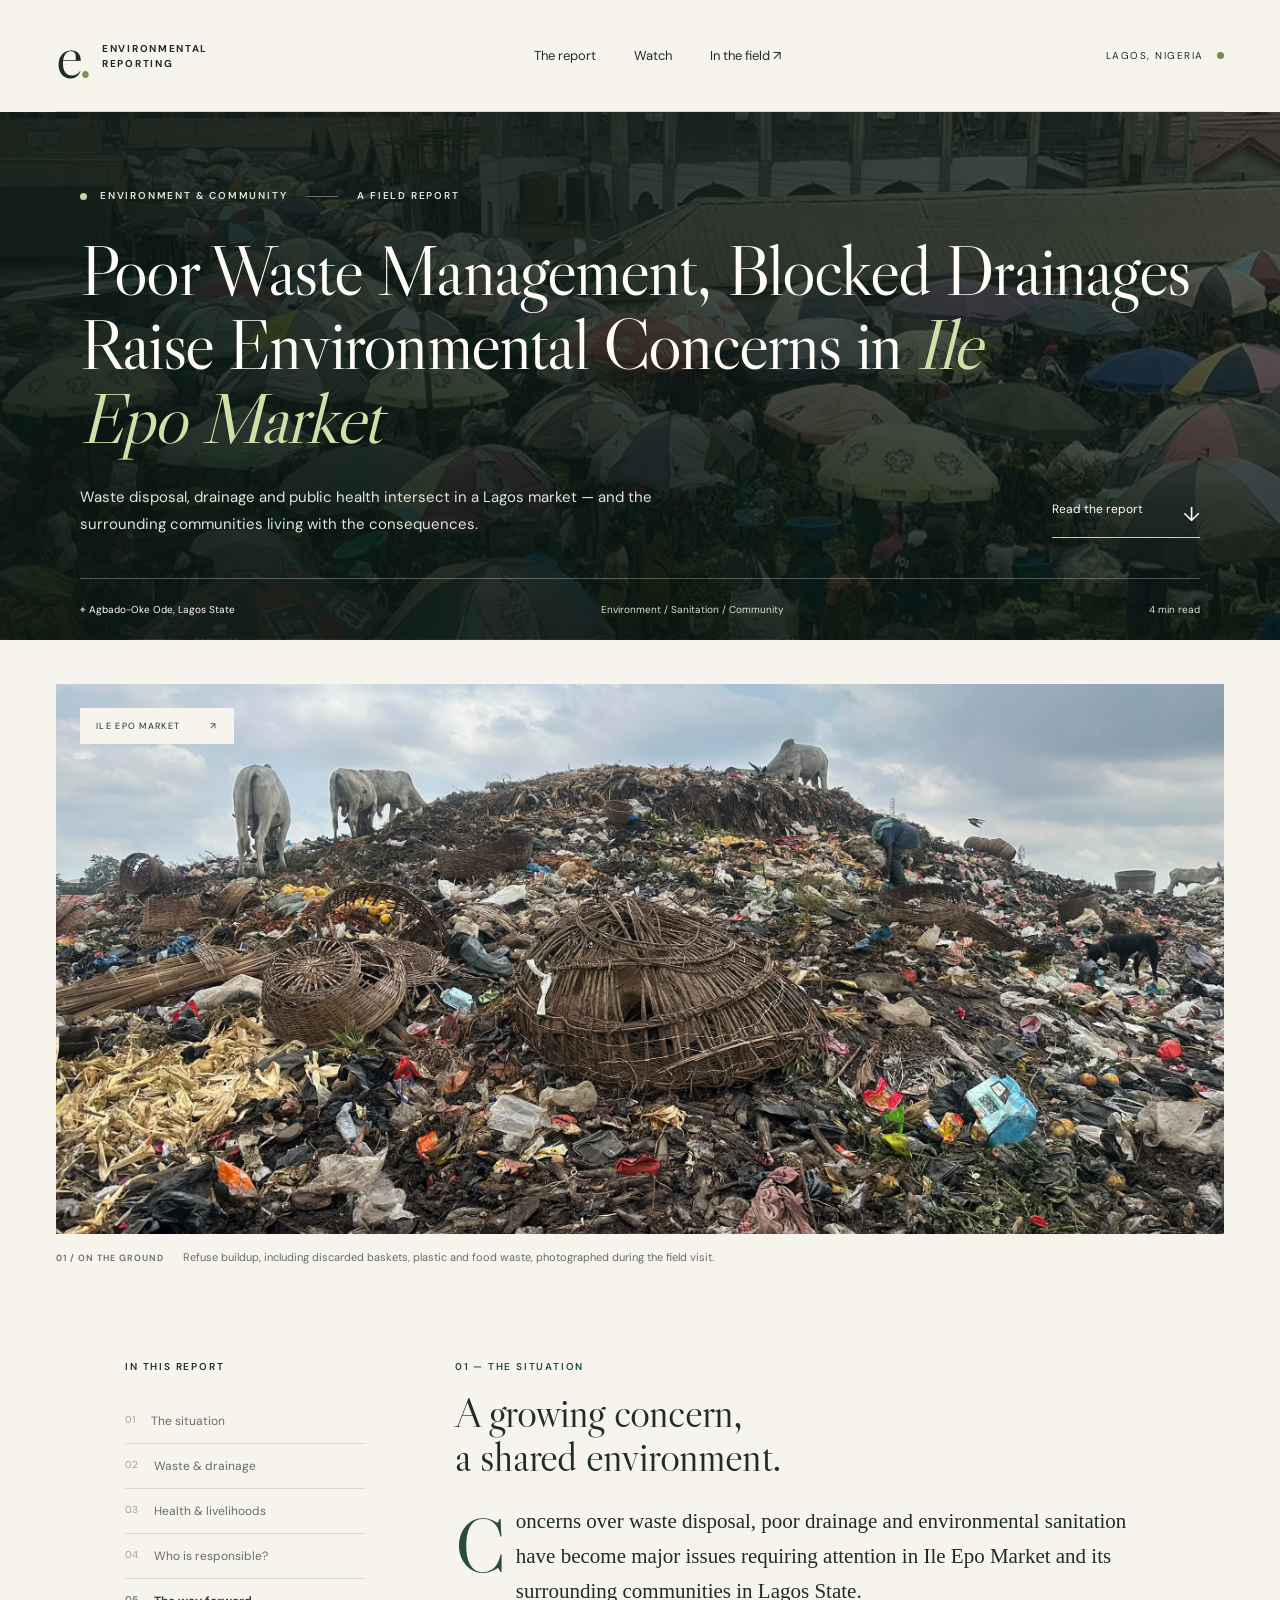
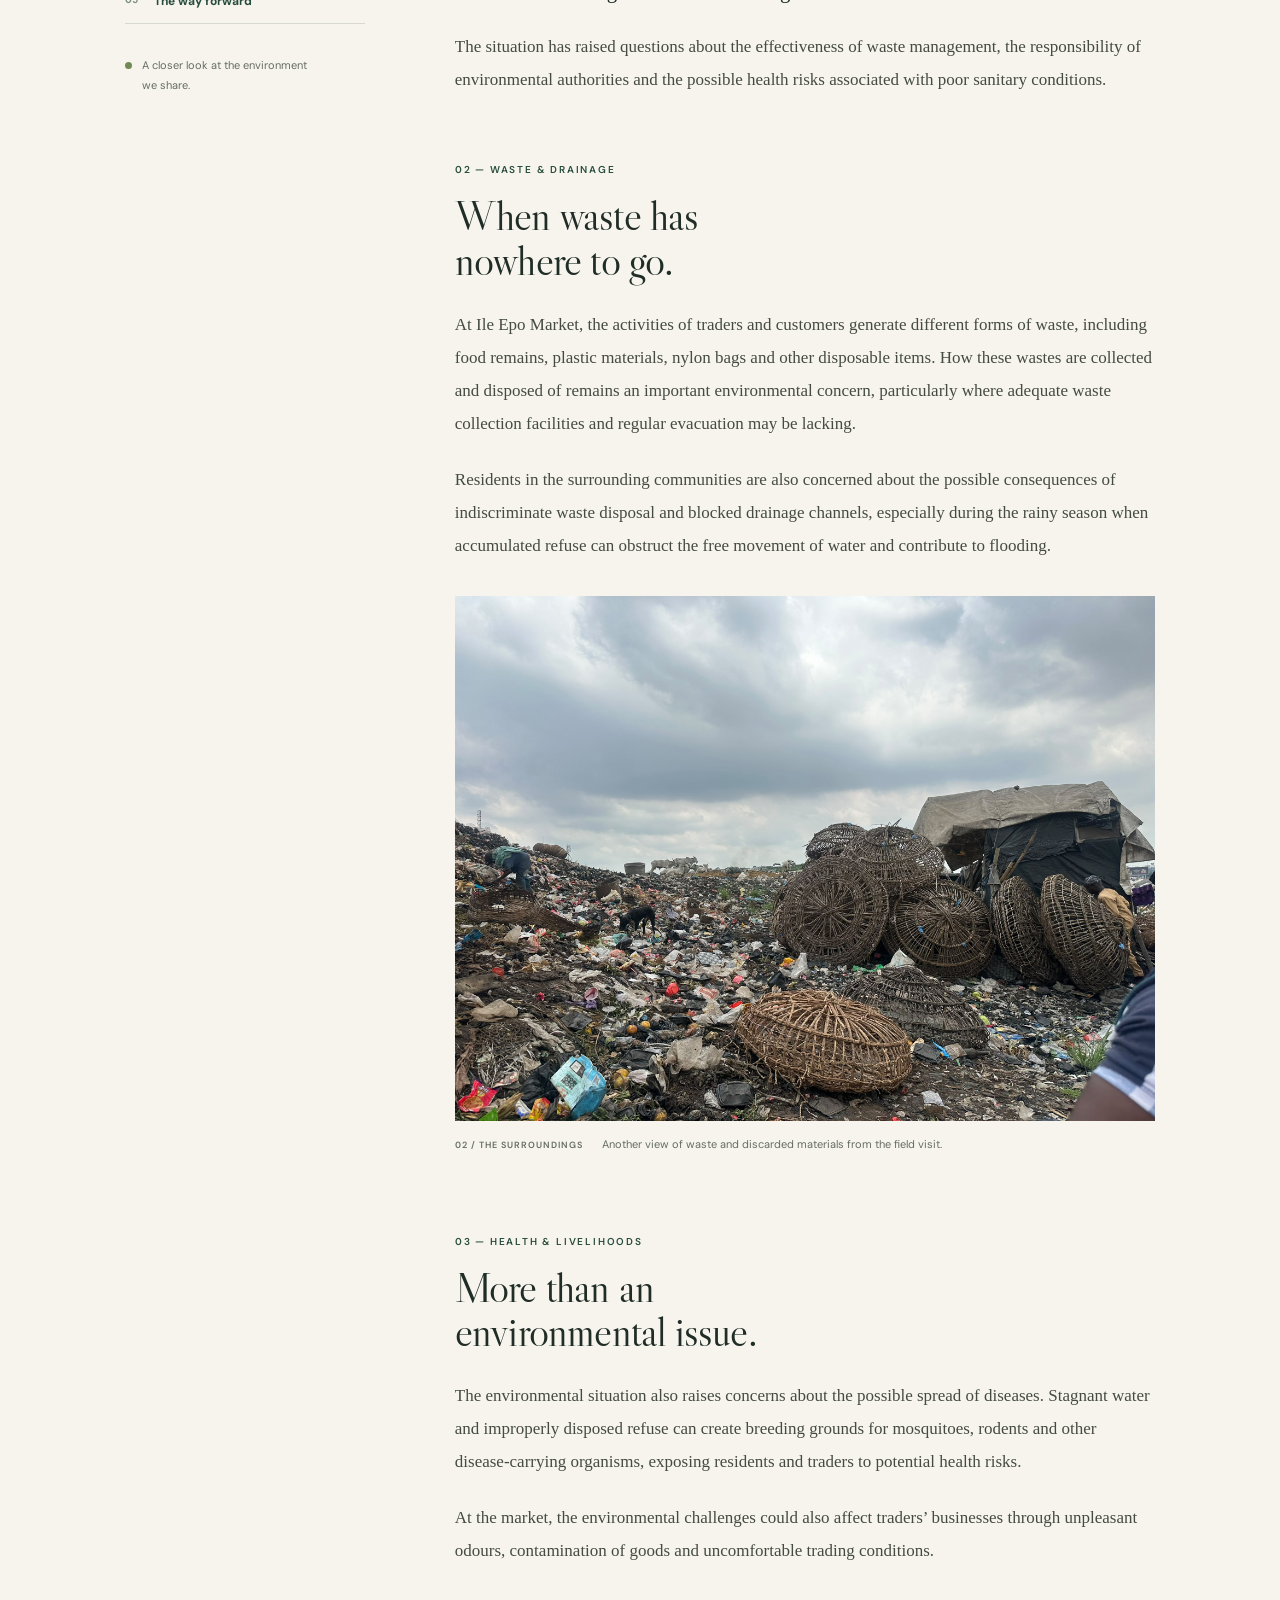
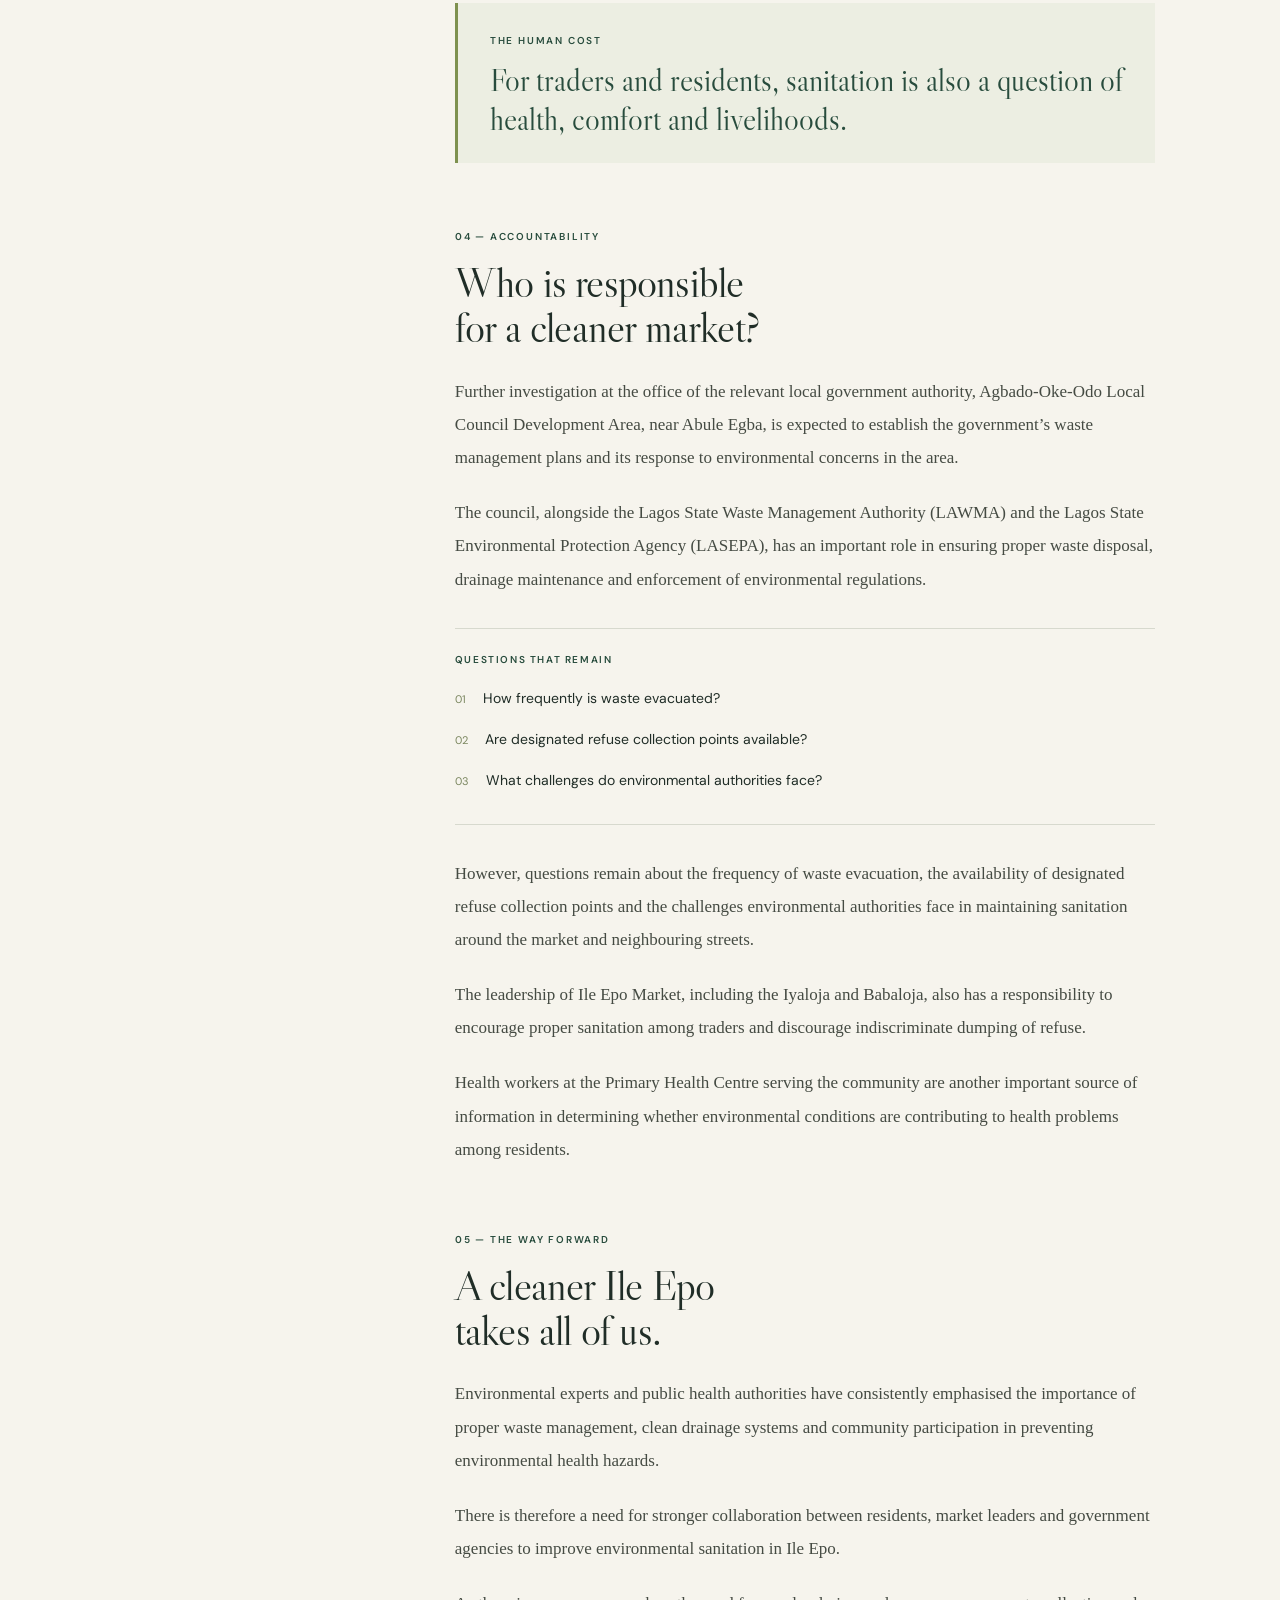
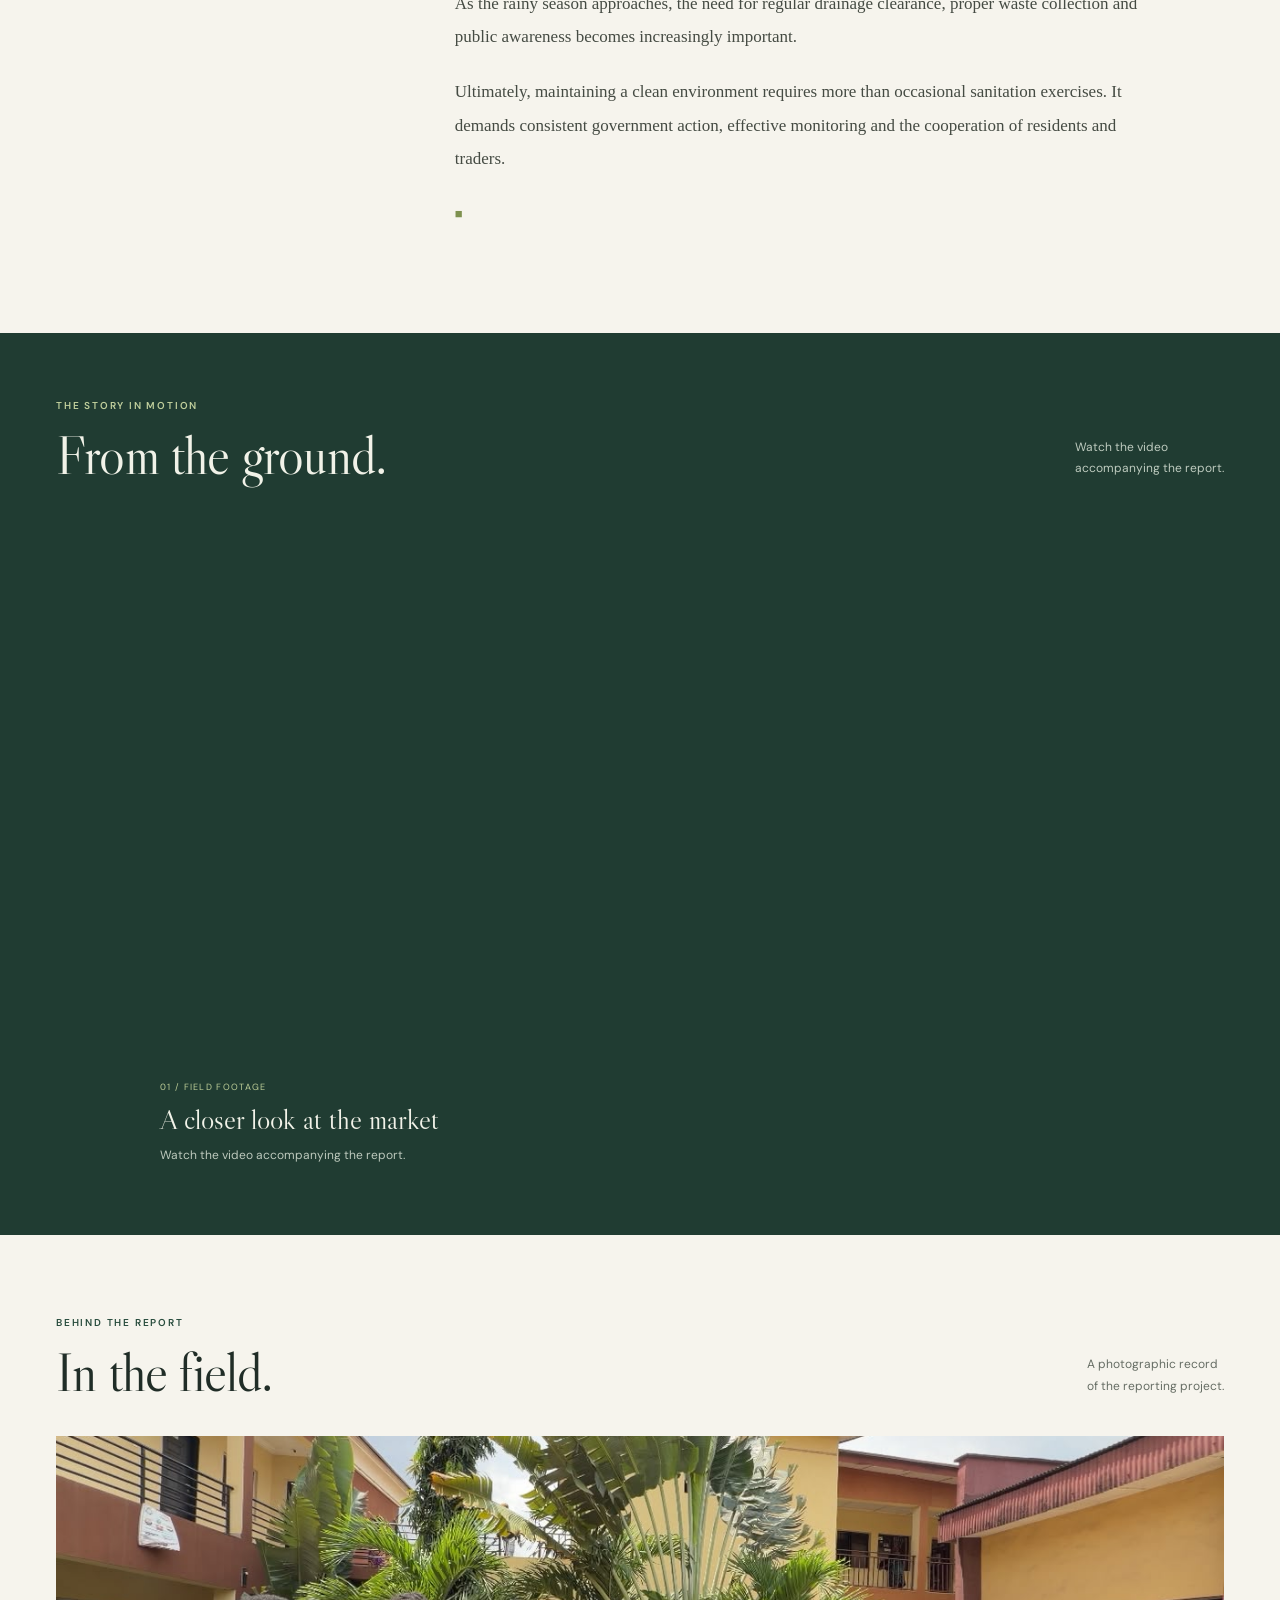
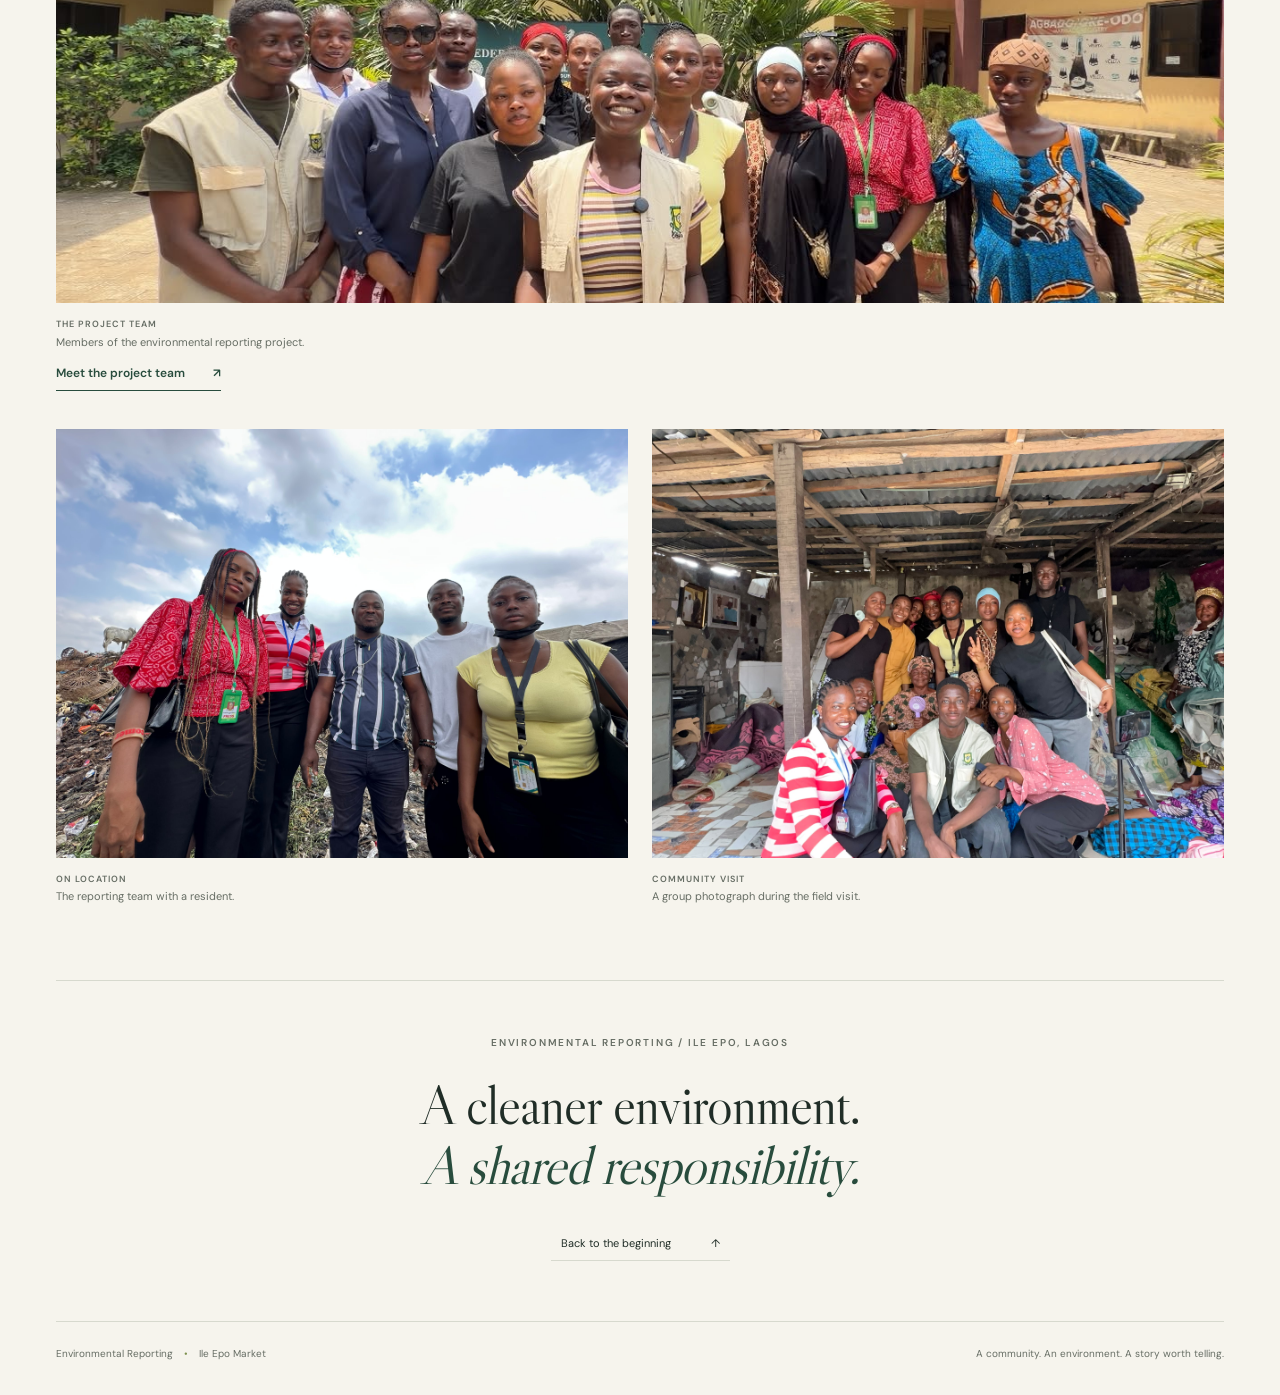
==== commit b2195133: "Add project team page with photo hero and member roster" ====
--- a/index.html
+++ b/index.html
@@ -8,7 +8,7 @@
   <title>Poor Waste Management in Ile Epo Market | Environmental Reporting</title>
   <link rel="icon" href="favicon.svg" type="image/svg+xml">
   <link rel="preload" as="image" href="ile-epo-market-hero.jpg">
-  <link rel="stylesheet" href="styles.css?v=3">
+  <link rel="stylesheet" href="styles.css?v=4">
   <script src="script.js?v=3" defer></script>
 </head>
 <body>
@@ -46,7 +46,7 @@
     <section class="watch-section" id="watch" aria-labelledby="watch-title"><div class="wrap"><div class="section-heading"><div><div class="eyebrow">THE STORY IN MOTION</div><h2 id="watch-title">From the ground.</h2></div><p>Watch the video<br>accompanying the report.</p></div><div class="video-grid">
       <article class="video-card" data-video-slot="0"><div class="video-placeholder"><span class="video-symbol" aria-hidden="true">▷</span><span>VIDEO FORTHCOMING</span></div><span class="video-number">01 / FIELD FOOTAGE</span><h3>A closer look at the market</h3><p>Watch the video accompanying the report.</p></article>
     </div><noscript><p>JavaScript is required to load the video player.</p></noscript></div></section>
-    <section class="field-section wrap" id="field-notes" aria-labelledby="field-title"><div class="section-heading"><div><div class="eyebrow">BEHIND THE REPORT</div><h2 id="field-title">In the field.</h2></div><p>A photographic record<br>of the reporting project.</p></div><div class="photo-grid"><figure class="team-photo"><img src="project-group-mebers.jpeg" alt="Members of the reporting project gathered outside a building" width="1280" height="734" loading="lazy"><figcaption><span>THE PROJECT TEAM</span> Members of the environmental reporting project.</figcaption></figure><figure><img src="photo-ops-with-a-resident.jpeg" alt="Members of the reporting team posing with a resident beside the waste site" width="2560" height="1920" loading="lazy"><figcaption><span>ON LOCATION</span> The reporting team with a resident.</figcaption></figure><figure><img src="photo-ops.jpeg" alt="The project group posing together inside a market shop" width="2560" height="1920" loading="lazy"><figcaption><span>COMMUNITY VISIT</span> A group photograph during the field visit.</figcaption></figure></div></section>
+    <section class="field-section wrap" id="field-notes" aria-labelledby="field-title"><div class="section-heading"><div><div class="eyebrow">BEHIND THE REPORT</div><h2 id="field-title">In the field.</h2></div><p>A photographic record<br>of the reporting project.</p></div><div class="photo-grid"><figure class="team-photo"><img src="project-group-mebers.jpeg" alt="Members of the reporting project gathered outside a building" width="1280" height="734" loading="lazy"><figcaption><span>THE PROJECT TEAM</span> Members of the environmental reporting project.<a class="team-profile-link" href="team.html">Meet the project team <span aria-hidden="true">↗</span></a></figcaption></figure><figure><img src="photo-ops-with-a-resident.jpeg" alt="Members of the reporting team posing with a resident beside the waste site" width="2560" height="1920" loading="lazy"><figcaption><span>ON LOCATION</span> The reporting team with a resident.</figcaption></figure><figure><img src="photo-ops.jpeg" alt="The project group posing together inside a market shop" width="2560" height="1920" loading="lazy"><figcaption><span>COMMUNITY VISIT</span> A group photograph during the field visit.</figcaption></figure></div></section>
     <section class="closing wrap"><div class="eyebrow">ENVIRONMENTAL REPORTING / ILE EPO, LAGOS</div><p>A cleaner environment.<br><em>A shared responsibility.</em></p><a href="#top">Back to the beginning <span aria-hidden="true">↑</span></a></section>
   </main>
   <footer class="wrap"><span>Environmental Reporting <span class="footer-dot">•</span> Ile Epo Market</span><span>A community. An environment. A story worth telling.</span></footer>
--- a/styles.css
+++ b/styles.css
@@ -45,3 +45,33 @@
   .hero { padding: 30px 0 0; background: none; color: var(--ink); }
   .hero h1 em, .hero .eyebrow, .hero-bottom p, .hero .story-meta, .hero .story-meta span:first-child { color: var(--ink); }
 }
+
+/* Project team page and the link beneath its photograph. */
+.team-profile-link { display: flex; align-items: center; justify-content: space-between; width: fit-content; gap: 28px; margin-top: 12px; padding-bottom: 6px; border-bottom: 1px solid var(--green); color: var(--green); font-size: 12px; font-weight: 600; }
+.team-profile-link:hover, .team-return:hover { color: #6b7c43; }
+.team-hero { display: grid; position: relative; margin-top: 32px; isolation: isolate; }
+.team-hero > img { grid-area: 1 / 1; }
+.team-hero::after { content: ''; grid-area: 1 / 1; background: linear-gradient(0deg, rgba(9,24,18,.9), transparent 48%); z-index: 1; pointer-events: none; }
+.team-hero-caption { grid-area: 1 / 1; align-self: end; padding: 36px 44px; color: #fffdf5; z-index: 2; }
+.team-hero-caption .eyebrow { color: #d1dfa9; }
+.team-hero h1 { font-size: clamp(42px,5.5vw,76px); margin: 10px 0 0; }
+.team-roster { max-width: 1120px; padding-block: 64px 72px; }
+.team-roster .eyebrow { color: var(--green); }
+.member-list { display: grid; grid-template-columns: repeat(2,minmax(0,1fr)); column-gap: 56px; list-style: none; padding: 0; margin: 0; }
+.member-list li { display: flex; align-items: start; gap: 22px; border-top: 1px solid var(--line); padding: 25px 0; break-inside: avoid; }
+.member-number { color: #71844f; font-size: 11px; line-height: 2.2; }
+.member-list h3 { font: 400 26px/1.2 var(--serif); margin: 0 0 9px; }
+.member-list p { font-size: 11px; letter-spacing: 1px; color: var(--muted); margin: 0; }
+.team-return { display: inline-flex; gap: 20px; font-size: 12px; margin-top: 32px; padding-bottom: 9px; border-bottom: 1px solid var(--line); }
+.sr-only { position: absolute; width: 1px; height: 1px; padding: 0; margin: -1px; overflow: hidden; clip-path: inset(50%); white-space: nowrap; border: 0; }
+@media (max-width: 640px) {
+  .team-hero { margin-top: 20px; }
+  .team-hero-caption { padding: 16px; }
+  .team-hero h1 { font-size: clamp(30px,8vw,42px); margin-top: 6px; letter-spacing: -.7px; }
+  .team-hero-caption .eyebrow { font-size: 8px; }
+  .team-hero::after { background: linear-gradient(0deg,rgba(9,24,18,.92),transparent 60%); }
+  .team-roster { padding-block: 40px 48px; }
+  .member-list { grid-template-columns: minmax(0,1fr); }
+  .member-list li { padding-block: 22px; gap: 18px; }
+  .member-list h3 { font-size: 26px; }
+}
